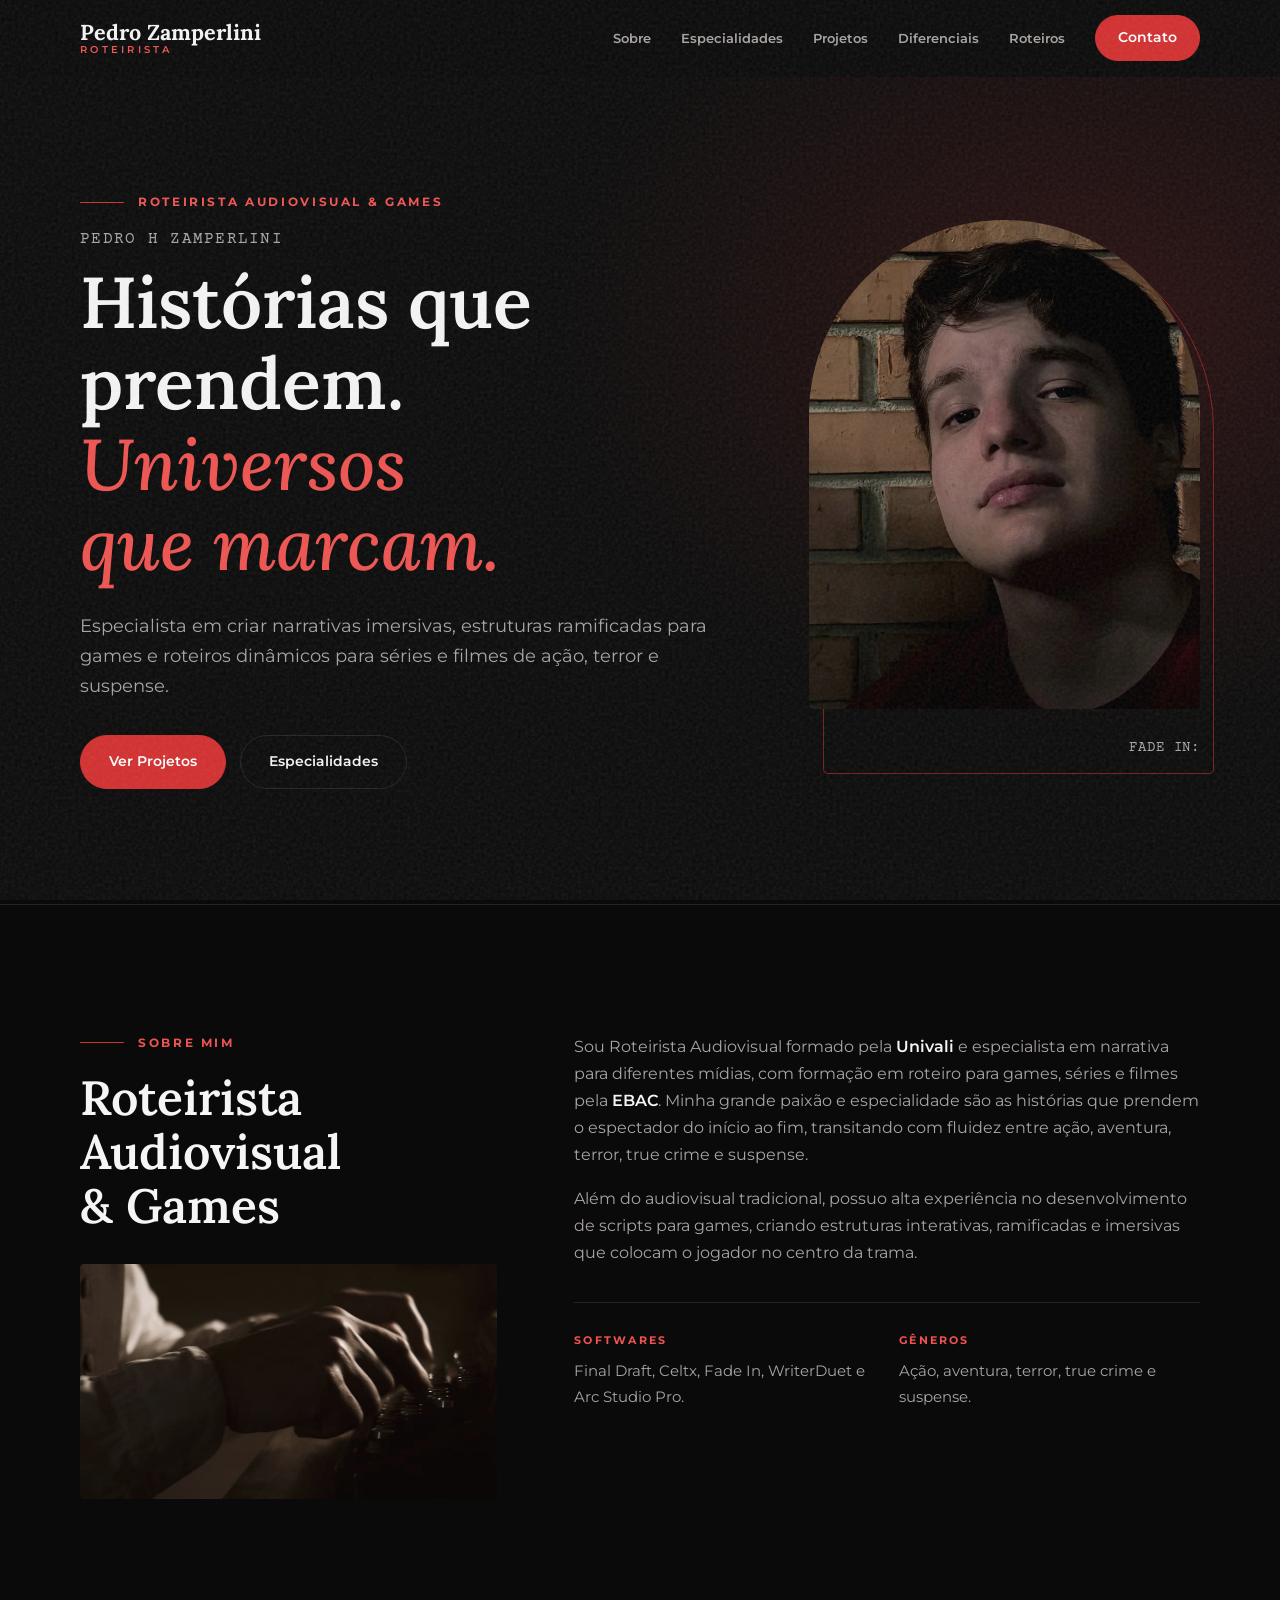
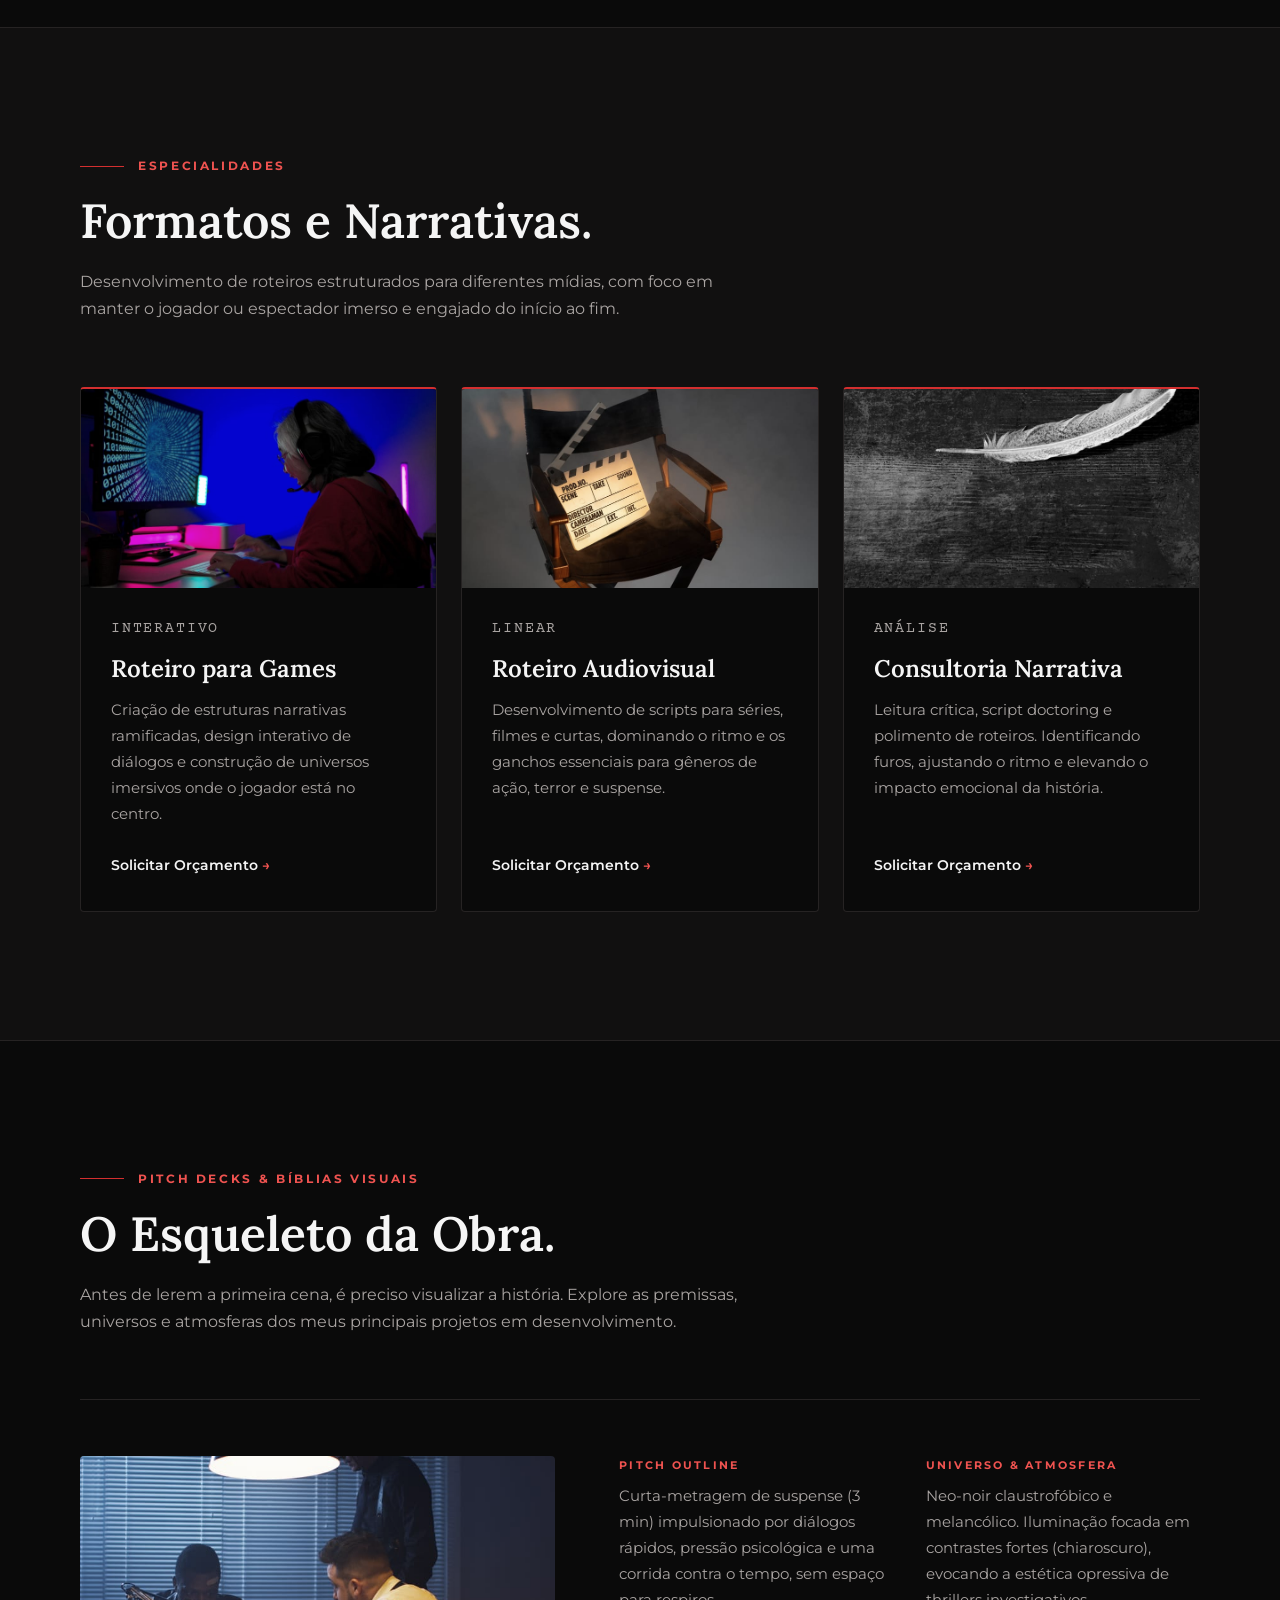
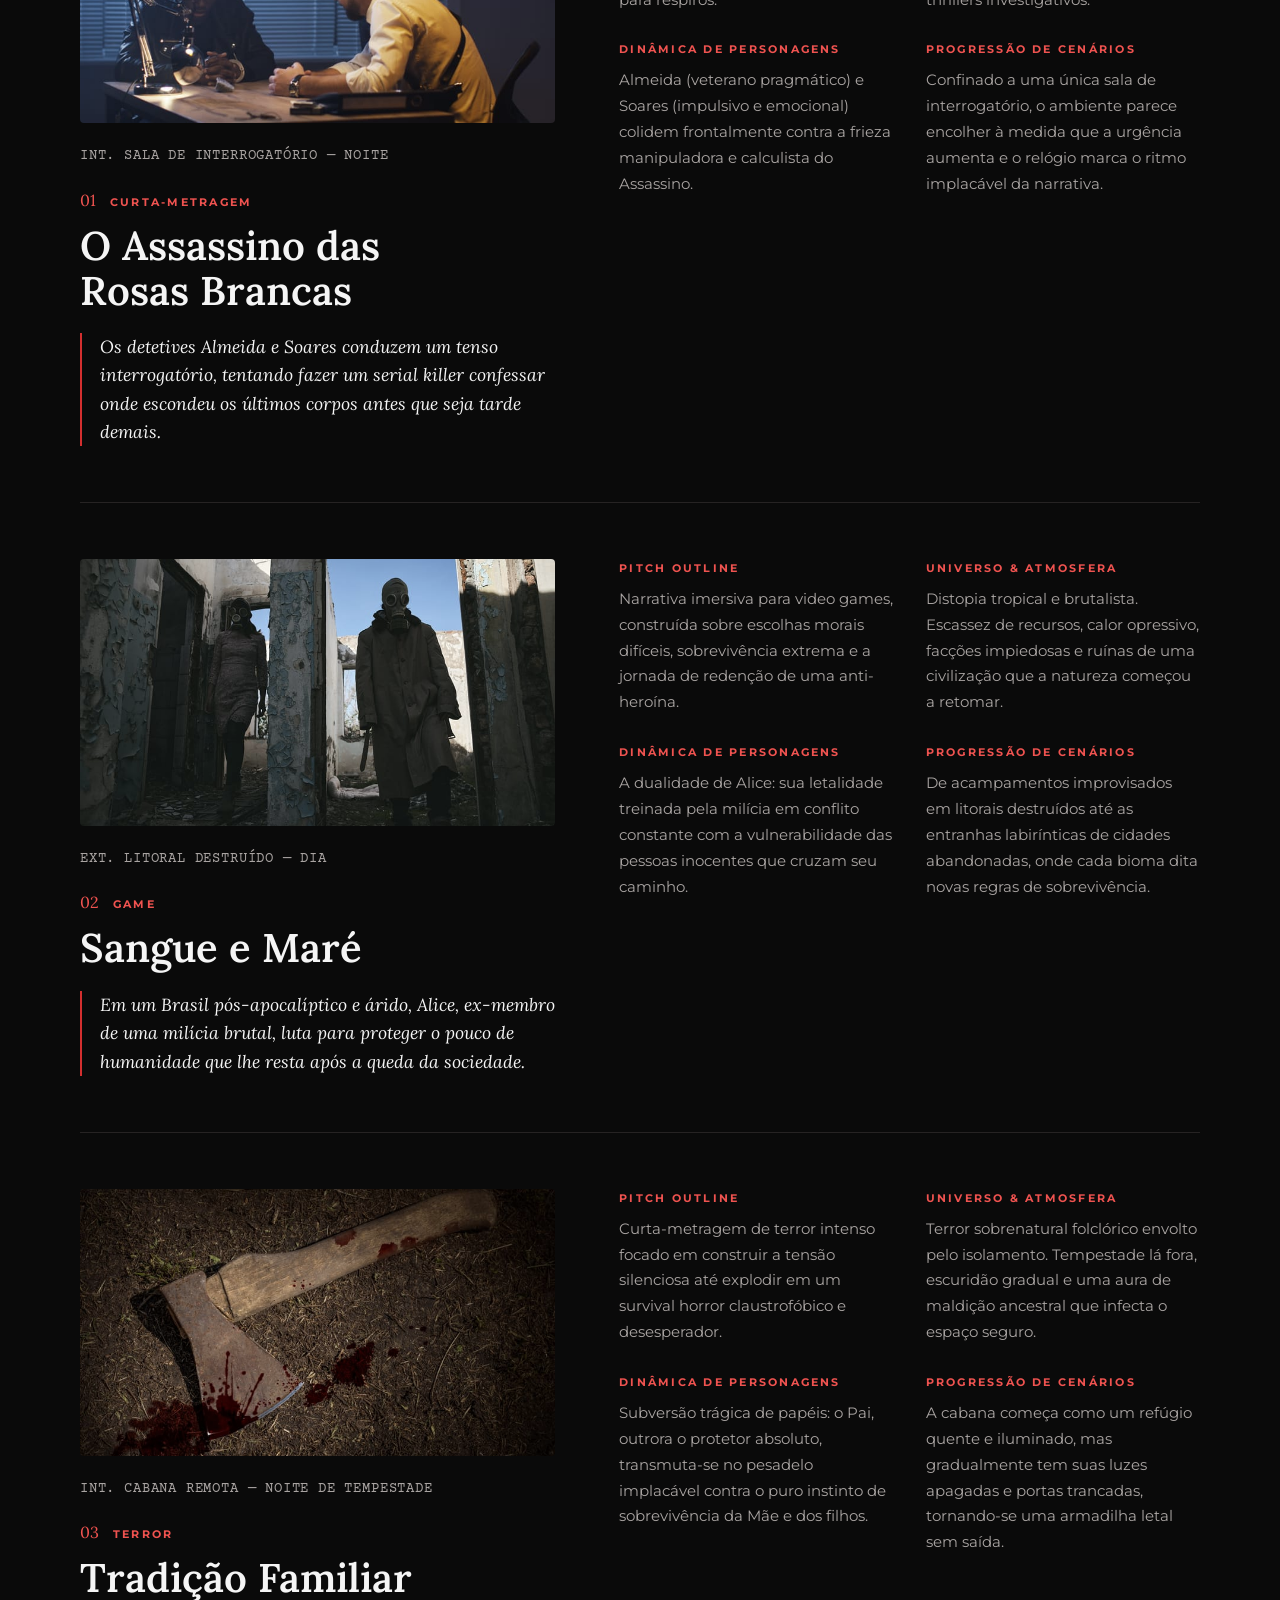
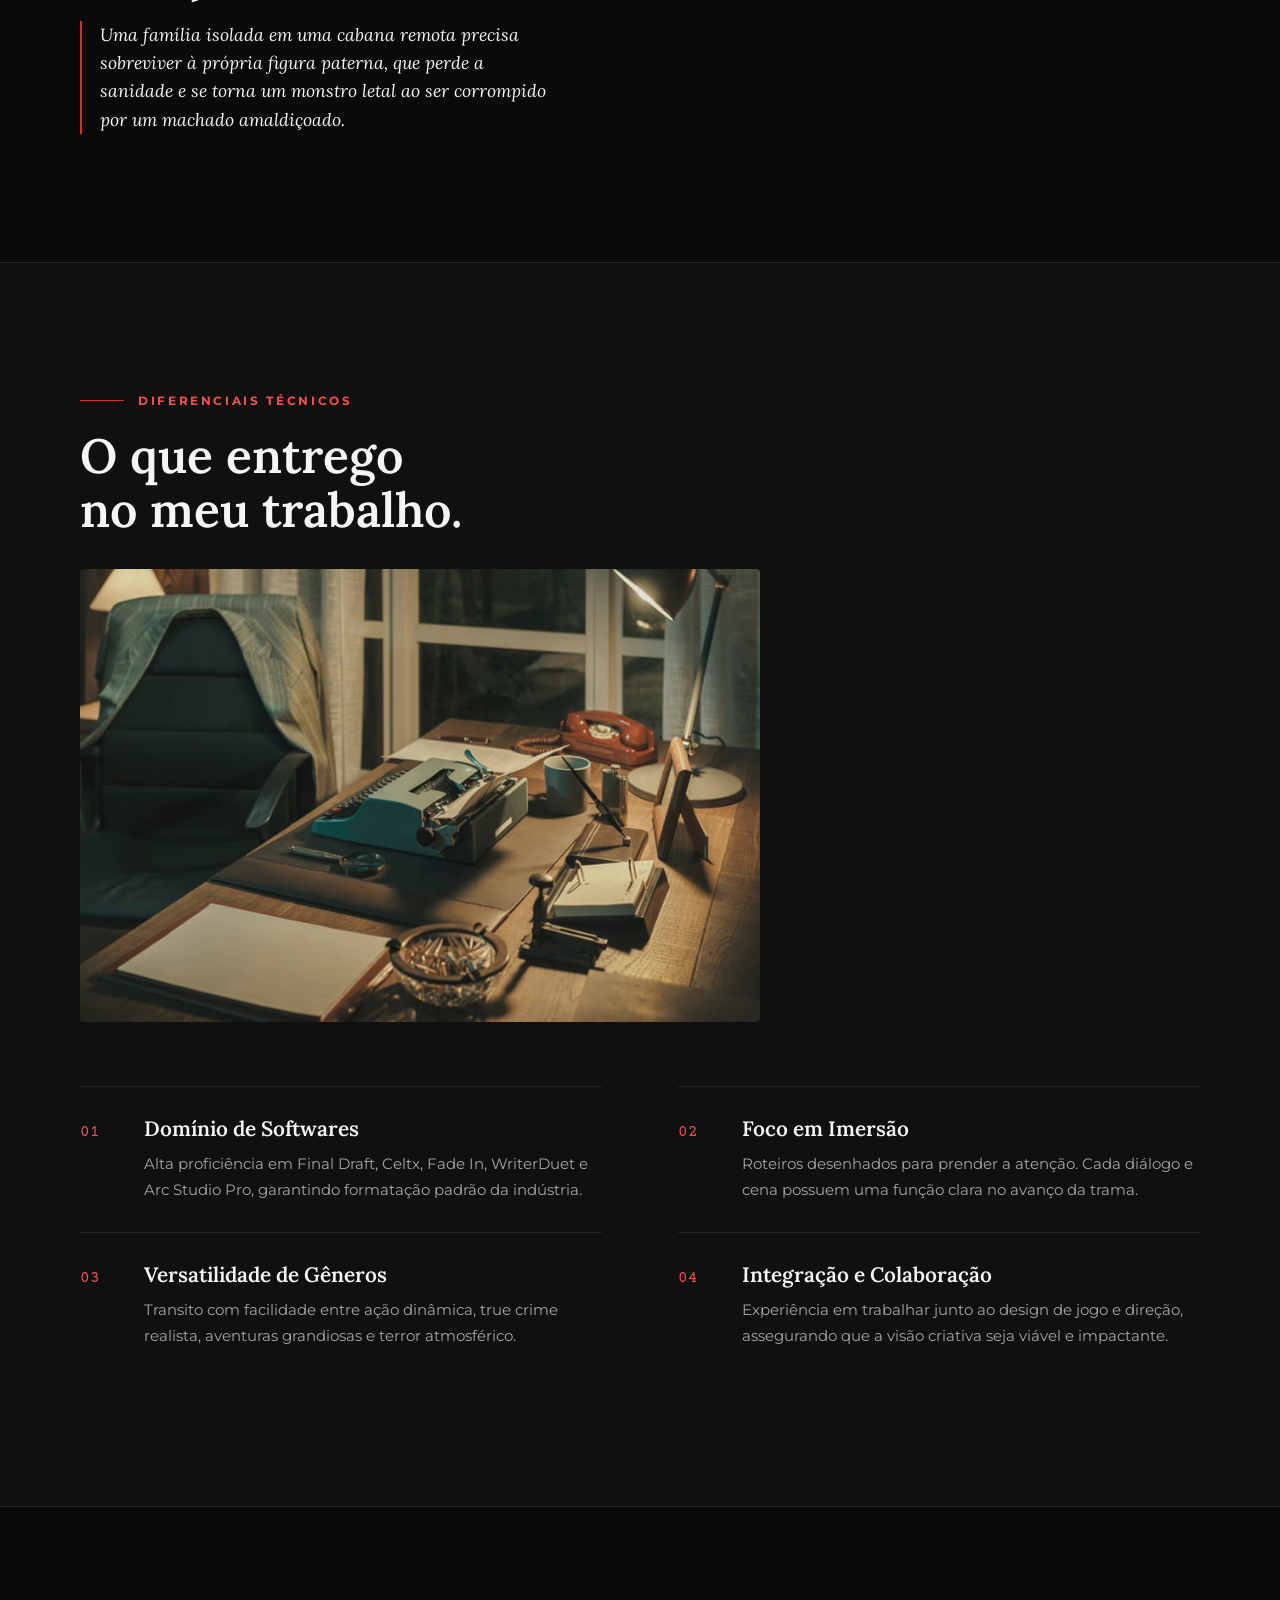
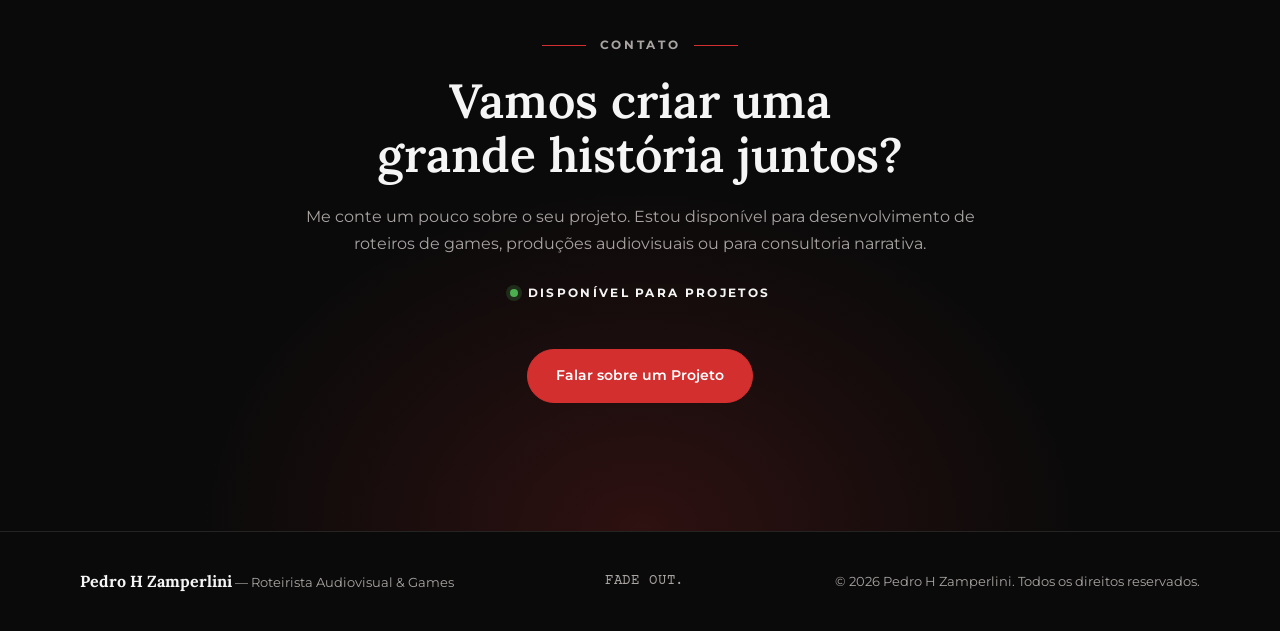
==== index.html @ 30fed6fb "Portfólio de Pedro H Zamperlini Site estático com página de roteiros, cursor personalizado e SEO bás" ====
<!DOCTYPE html>
<html lang="pt-BR">
<head>
  <meta charset="utf-8">
  <meta name="viewport" content="width=device-width, initial-scale=1">

  <title>Pedro H Zamperlini — Roteirista Audiovisual &amp; Games</title>
  <meta name="description" content="Portfólio de Pedro H Zamperlini, roteirista audiovisual e de games. Narrativas imersivas de ação, terror e suspense para séries, filmes e jogos.">
  <meta name="author" content="Pedro H Zamperlini">
  <link rel="canonical" href="https://jpzamps.github.io/">

  <meta property="og:type" content="profile">
  <meta property="og:locale" content="pt_BR">
  <meta property="og:site_name" content="Pedro H Zamperlini">
  <meta property="og:title" content="Pedro H Zamperlini — Roteirista Audiovisual &amp; Games">
  <meta property="og:description" content="Narrativas imersivas de ação, terror e suspense para séries, filmes e jogos.">
  <meta property="og:url" content="https://jpzamps.github.io/">
  <meta property="og:image" content="https://jpzamps.github.io/assets/pedro.png">
  <meta property="profile:first_name" content="Pedro">
  <meta property="profile:last_name" content="Zamperlini">
  <meta name="twitter:card" content="summary_large_image">

  <meta name="theme-color" content="#0a0a0a">
  <link rel="icon" href="favicon.svg" type="image/svg+xml">

  <link rel="preconnect" href="https://fonts.googleapis.com">
  <link rel="preconnect" href="https://fonts.gstatic.com" crossorigin>
  <link href="https://fonts.googleapis.com/css2?family=Courier+Prime:wght@400;700&family=Lora:ital,wght@0,500;0,600;0,700;1,500&family=Montserrat:wght@400;500;600;700&display=swap" rel="stylesheet">
  <link rel="stylesheet" href="styles.css">

  <!-- Dados estruturados: é isto que ajuda o Google a ligar o site ao nome -->
  <script type="application/ld+json">
  {
    "@context": "https://schema.org",
    "@type": "ProfilePage",
    "mainEntity": {
      "@type": "Person",
      "@id": "https://jpzamps.github.io/#pedro",
      "name": "Pedro H Zamperlini",
      "alternateName": ["Pedro Zamperlini", "Pedro Henrique Zamperlini"],
      "givenName": "Pedro",
      "familyName": "Zamperlini",
      "jobTitle": "Roteirista Audiovisual e de Games",
      "description": "Roteirista audiovisual formado pela Univali, com formação em roteiro para games, séries e filmes pela EBAC.",
      "url": "https://jpzamps.github.io/",
      "image": "https://jpzamps.github.io/assets/pedro.png",
      "nationality": "BR",
      "knowsLanguage": "pt-BR",
      "knowsAbout": ["Roteiro", "Roteiro para games", "Narrativa interativa", "Script doctoring", "Terror", "Suspense", "True crime"],
      "alumniOf": [
        { "@type": "CollegeOrUniversity", "name": "Universidade do Vale do Itajaí (Univali)" },
        { "@type": "EducationalOrganization", "name": "EBAC — Escola Britânica de Artes Criativas e Tecnologia" }
      ],
      "sameAs": []
    }
  }
  </script>
</head>
<body>
  <a class="skip" href="#conteudo">Pular para o conteúdo</a>

  <header class="topo" id="topo">
    <div class="wrap topo__in">
      <a class="marca" href="#top" aria-label="Pedro Zamperlini — início">
        <span class="marca__nome">Pedro Zamperlini</span>
        <span class="marca__cargo">Roteirista</span>
      </a>
      <button class="menu-btn" aria-expanded="false" aria-controls="nav" aria-label="Abrir menu">
        <span></span><span></span>
      </button>
      <nav class="nav" id="nav" aria-label="Principal">
        <a href="#sobre">Sobre</a>
        <a href="#especialidades">Especialidades</a>
        <a href="#projetos">Projetos</a>
        <a href="#diferenciais">Diferenciais</a>
        <a href="roteiros.html">Roteiros</a>
        <a class="btn btn--cheio btn--p" href="#contato">Contato</a>
      </nav>
    </div>
  </header>

  <main id="conteudo">
    <!-- HERO -->
    <section class="hero" id="top">
      <div class="wrap hero__grid">
        <div>
          <p class="olho">Roteirista Audiovisual &amp; Games</p>
          <h1><span class="h1__nome">Pedro H Zamperlini</span>Histórias que prendem. <em>Universos que marcam.</em></h1>
          <p class="lead">Especialista em criar narrativas imersivas, estruturas ramificadas para games e roteiros dinâmicos para séries e filmes de ação, terror e suspense.</p>
          <div class="acoes">
            <a class="btn btn--cheio" href="#projetos">Ver Projetos</a>
            <a class="btn" href="#especialidades">Especialidades</a>
          </div>
        </div>
        <figure class="retrato">
          <img src="assets/pedro.png" alt="Retrato de Pedro H Zamperlini" width="478" height="478" onerror="this.closest('.retrato').classList.add('retrato--vazio')">
          <figcaption class="slug">FADE IN:</figcaption>
        </figure>
      </div>
    </section>

    <!-- SOBRE -->
    <section class="secao" id="sobre">
      <div class="wrap sobre">
        <div class="rev">
          <p class="olho">Sobre mim</p>
          <h2>Roteirista Audiovisual &amp; Games</h2>
          <img class="foto" src="assets/sobre.jpg" alt="Roteirista trabalhando no computador" width="800" height="450" loading="lazy">
        </div>
        <div class="sobre__txt rev">
          <p>Sou Roteirista Audiovisual formado pela <strong>Univali</strong> e especialista em narrativa para diferentes mídias, com formação em roteiro para games, séries e filmes pela <strong>EBAC</strong>. Minha grande paixão e especialidade são as histórias que prendem o espectador do início ao fim, transitando com fluidez entre ação, aventura, terror, true crime e suspense.</p>
          <p>Além do audiovisual tradicional, possuo alta experiência no desenvolvimento de scripts para games, criando estruturas interativas, ramificadas e imersivas que colocam o jogador no centro da trama.</p>
          <dl class="ficha">
            <div>
              <dt>Softwares</dt>
              <dd>Final Draft, Celtx, Fade In, WriterDuet e Arc Studio Pro.</dd>
            </div>
            <div>
              <dt>Gêneros</dt>
              <dd>Ação, aventura, terror, true crime e suspense.</dd>
            </div>
          </dl>
        </div>
      </div>
    </section>

    <!-- ESPECIALIDADES -->
    <section class="secao secao--alt" id="especialidades">
      <div class="wrap">
        <div class="cab rev">
          <p class="olho">Especialidades</p>
          <h2>Formatos e Narrativas.</h2>
          <p>Desenvolvimento de roteiros estruturados para diferentes mídias, com foco em manter o jogador ou espectador imerso e engajado do início ao fim.</p>
        </div>
        <div class="cards">
          <article class="card rev">
            <img class="card__img" src="assets/games.jpg" alt="" width="800" height="450" loading="lazy">
            <p class="card__tag">Interativo</p>
            <h3>Roteiro para Games</h3>
            <p>Criação de estruturas narrativas ramificadas, design interativo de diálogos e construção de universos imersivos onde o jogador está no centro.</p>
            <a class="seta" href="#contato">Solicitar Orçamento</a>
          </article>
          <article class="card rev">
            <img class="card__img" src="assets/audiovisual.jpg" alt="" width="800" height="533" loading="lazy">
            <p class="card__tag">Linear</p>
            <h3>Roteiro Audiovisual</h3>
            <p>Desenvolvimento de scripts para séries, filmes e curtas, dominando o ritmo e os ganchos essenciais para gêneros de ação, terror e suspense.</p>
            <a class="seta" href="#contato">Solicitar Orçamento</a>
          </article>
          <article class="card rev">
            <img class="card__img" src="assets/consultoria.jpg" alt="" width="800" height="534" loading="lazy">
            <p class="card__tag">Análise</p>
            <h3>Consultoria Narrativa</h3>
            <p>Leitura crítica, script doctoring e polimento de roteiros. Identificando furos, ajustando o ritmo e elevando o impacto emocional da história.</p>
            <a class="seta" href="#contato">Solicitar Orçamento</a>
          </article>
        </div>
      </div>
    </section>

    <!-- PROJETOS -->
    <section class="secao" id="projetos">
      <div class="wrap">
        <div class="cab rev">
          <p class="olho">Pitch Decks &amp; Bíblias Visuais</p>
          <h2>O Esqueleto da Obra.</h2>
          <p>Antes de lerem a primeira cena, é preciso visualizar a história. Explore as premissas, universos e atmosferas dos meus principais projetos em desenvolvimento.</p>
        </div>

        <article class="projeto rev">
          <header class="projeto__cab">
            <img class="projeto__img" src="assets/rosas-brancas.jpg" alt="Cena de interrogatório de O Assassino das Rosas Brancas" width="800" height="422" loading="lazy">
            <p class="slug">INT. SALA DE INTERROGATÓRIO — NOITE</p>
            <p class="projeto__num">01 <span>Curta-metragem</span></p>
            <h3>O Assassino das Rosas Brancas</h3>
            <p class="logline">Os detetives Almeida e Soares conduzem um tenso interrogatório, tentando fazer um serial killer confessar onde escondeu os últimos corpos antes que seja tarde demais.</p>
          </header>
          <dl class="biblia">
            <div><dt>Pitch Outline</dt><dd>Curta-metragem de suspense (3 min) impulsionado por diálogos rápidos, pressão psicológica e uma corrida contra o tempo, sem espaço para respiros.</dd></div>
            <div><dt>Universo &amp; Atmosfera</dt><dd>Neo-noir claustrofóbico e melancólico. Iluminação focada em contrastes fortes (chiaroscuro), evocando a estética opressiva de thrillers investigativos.</dd></div>
            <div><dt>Dinâmica de Personagens</dt><dd>Almeida (veterano pragmático) e Soares (impulsivo e emocional) colidem frontalmente contra a frieza manipuladora e calculista do Assassino.</dd></div>
            <div><dt>Progressão de Cenários</dt><dd>Confinado a uma única sala de interrogatório, o ambiente parece encolher à medida que a urgência aumenta e o relógio marca o ritmo implacável da narrativa.</dd></div>
          </dl>
        </article>

        <article class="projeto rev">
          <header class="projeto__cab">
            <img class="projeto__img" src="assets/sangue-e-mare.jpg" alt="Arte conceitual de Sangue e Maré" width="800" height="533" loading="lazy">
            <p class="slug">EXT. LITORAL DESTRUÍDO — DIA</p>
            <p class="projeto__num">02 <span>Game</span></p>
            <h3>Sangue e Maré</h3>
            <p class="logline">Em um Brasil pós-apocalíptico e árido, Alice, ex-membro de uma milícia brutal, luta para proteger o pouco de humanidade que lhe resta após a queda da sociedade.</p>
          </header>
          <dl class="biblia">
            <div><dt>Pitch Outline</dt><dd>Narrativa imersiva para video games, construída sobre escolhas morais difíceis, sobrevivência extrema e a jornada de redenção de uma anti-heroína.</dd></div>
            <div><dt>Universo &amp; Atmosfera</dt><dd>Distopia tropical e brutalista. Escassez de recursos, calor opressivo, facções impiedosas e ruínas de uma civilização que a natureza começou a retomar.</dd></div>
            <div><dt>Dinâmica de Personagens</dt><dd>A dualidade de Alice: sua letalidade treinada pela milícia em conflito constante com a vulnerabilidade das pessoas inocentes que cruzam seu caminho.</dd></div>
            <div><dt>Progressão de Cenários</dt><dd>De acampamentos improvisados em litorais destruídos até as entranhas labirínticas de cidades abandonadas, onde cada bioma dita novas regras de sobrevivência.</dd></div>
          </dl>
        </article>

        <article class="projeto rev">
          <header class="projeto__cab">
            <img class="projeto__img" src="assets/tradicao-familiar.jpg" alt="Arte conceitual de Tradição Familiar" width="800" height="533" loading="lazy">
            <p class="slug">INT. CABANA REMOTA — NOITE DE TEMPESTADE</p>
            <p class="projeto__num">03 <span>Terror</span></p>
            <h3>Tradição Familiar</h3>
            <p class="logline">Uma família isolada em uma cabana remota precisa sobreviver à própria figura paterna, que perde a sanidade e se torna um monstro letal ao ser corrompido por um machado amaldiçoado.</p>
          </header>
          <dl class="biblia">
            <div><dt>Pitch Outline</dt><dd>Curta-metragem de terror intenso focado em construir a tensão silenciosa até explodir em um survival horror claustrofóbico e desesperador.</dd></div>
            <div><dt>Universo &amp; Atmosfera</dt><dd>Terror sobrenatural folclórico envolto pelo isolamento. Tempestade lá fora, escuridão gradual e uma aura de maldição ancestral que infecta o espaço seguro.</dd></div>
            <div><dt>Dinâmica de Personagens</dt><dd>Subversão trágica de papéis: o Pai, outrora o protetor absoluto, transmuta-se no pesadelo implacável contra o puro instinto de sobrevivência da Mãe e dos filhos.</dd></div>
            <div><dt>Progressão de Cenários</dt><dd>A cabana começa como um refúgio quente e iluminado, mas gradualmente tem suas luzes apagadas e portas trancadas, tornando-se uma armadilha letal sem saída.</dd></div>
          </dl>
        </article>
      </div>
    </section>

    <!-- DIFERENCIAIS -->
    <section class="secao secao--alt" id="diferenciais">
      <div class="wrap">
        <div class="cab rev">
          <p class="olho">Diferenciais Técnicos</p>
          <h2>O que entrego no meu trabalho.</h2>
          <img class="foto" src="assets/setup.jpg" alt="Setup de escrita" width="800" height="534" loading="lazy">
        </div>
        <ol class="lista">
          <li class="rev"><h3>Domínio de Softwares</h3><p>Alta proficiência em Final Draft, Celtx, Fade In, WriterDuet e Arc Studio Pro, garantindo formatação padrão da indústria.</p></li>
          <li class="rev"><h3>Foco em Imersão</h3><p>Roteiros desenhados para prender a atenção. Cada diálogo e cena possuem uma função clara no avanço da trama.</p></li>
          <li class="rev"><h3>Versatilidade de Gêneros</h3><p>Transito com facilidade entre ação dinâmica, true crime realista, aventuras grandiosas e terror atmosférico.</p></li>
          <li class="rev"><h3>Integração e Colaboração</h3><p>Experiência em trabalhar junto ao design de jogo e direção, assegurando que a visão criativa seja viável e impactante.</p></li>
        </ol>
      </div>
    </section>

    <!-- CONTATO -->
    <section class="secao contato" id="contato">
      <div class="wrap contato__in rev">
        <p class="olho">Contato</p>
        <h2>Vamos criar uma grande história juntos?</h2>
        <p>Me conte um pouco sobre o seu projeto. Estou disponível para desenvolvimento de roteiros de games, produções audiovisuais ou para consultoria narrativa.</p>
        <p class="status"><span class="status__luz"></span>Disponível para projetos</p>
        <!-- TODO: trocar pelo contato real (e-mail, WhatsApp, LinkedIn) -->
        <div class="acoes acoes--centro">
          <a class="btn btn--cheio" href="mailto:SEU-EMAIL-AQUI?subject=Projeto%20de%20roteiro">Falar sobre um Projeto</a>
        </div>
      </div>
    </section>
  </main>

  <footer class="rodape">
    <div class="wrap rodape__in">
      <p><strong>Pedro H Zamperlini</strong> — Roteirista Audiovisual &amp; Games</p>
      <p class="slug">FADE OUT.</p>
      <p>&copy; <span id="ano">2026</span> Pedro H Zamperlini. Todos os direitos reservados.</p>
    </div>
  </footer>

  <script src="script.js" defer></script>
</body>
</html>
---- styles.css ----
:root {
  --fundo: #0a0a0a;
  --fundo-alt: #111010;
  --linha: #262323;
  --texto: #f5f5f5;
  --suave: #a9a4a2;
  --vermelho: #d32f2f;
  --vermelho-claro: #ef5350;
  --serif: "Lora", Georgia, serif;
  --sans: "Montserrat", system-ui, sans-serif;
  --mono: "Courier Prime", "Courier New", monospace;
}

*, *::before, *::after { box-sizing: border-box; }
html { scroll-behavior: smooth; scroll-padding-top: 84px; }
body {
  margin: 0;
  background: var(--fundo);
  color: var(--texto);
  font: 400 16px/1.7 var(--sans);
  -webkit-font-smoothing: antialiased;
}
/* grão de película */
body::before {
  content: "";
  position: fixed; inset: 0; z-index: 100; pointer-events: none; opacity: .5;
  background-image: url("data:image/svg+xml,%3Csvg xmlns='http://www.w3.org/2000/svg' viewBox='0 0 200 200'%3E%3Cfilter id='a'%3E%3CfeTurbulence type='fractalNoise' baseFrequency='1.34' numOctaves='4' stitchTiles='stitch'/%3E%3C/filter%3E%3Crect width='200' height='200' filter='url(%23a)' opacity='0.2'/%3E%3C/svg%3E");
}
img { max-width: 100%; height: auto; display: block; }
a { color: inherit; }
p { margin: 0 0 1em; }
h1, h2, h3 { font-family: var(--serif); font-weight: 600; line-height: 1.12; margin: 0; text-wrap: balance; }
h2 { font-size: clamp(2rem, 4.6vw, 3rem); }
h3 { font-size: 1.5rem; }
:focus-visible { outline: 2px solid var(--vermelho-claro); outline-offset: 3px; }

.wrap { width: min(1120px, 100% - 40px); margin-inline: auto; }
.skip { position: absolute; left: -999px; }
.skip:focus { left: 16px; top: 16px; z-index: 200; background: var(--vermelho); padding: 8px 14px; }

.olho {
  display: flex; align-items: center; gap: 14px;
  margin: 0 0 18px;
  font-size: .75rem; font-weight: 700; letter-spacing: .22em; text-transform: uppercase;
  color: var(--vermelho-claro);
}
.olho::before { content: ""; width: 44px; height: 1px; background: var(--vermelho); }
.slug { font-family: var(--mono); font-size: .85rem; letter-spacing: .06em; text-transform: uppercase; color: var(--suave); margin: 0; }

.btn {
  display: inline-block;
  padding: 14px 28px;
  border: 1px solid var(--linha); border-radius: 999px;
  font-size: .875rem; font-weight: 600; text-decoration: none;
  transition: background .2s, border-color .2s, transform .2s;
}
.btn:hover { border-color: var(--texto); transform: translateY(-2px); }
.btn--cheio { background: var(--vermelho); border-color: var(--vermelho); color: #fff; }
.btn--cheio:hover { background: #b71c1c; border-color: #b71c1c; }
.btn--p { padding: 10px 22px; }
.acoes { display: flex; flex-wrap: wrap; gap: 14px; margin-top: 34px; }
.acoes--centro { justify-content: center; }

/* topo */
.topo {
  position: sticky; top: 0; z-index: 50;
  background: rgba(10, 10, 10, .82); backdrop-filter: blur(12px);
  border-bottom: 1px solid transparent; transition: border-color .3s;
}
.topo.rolou { border-color: var(--linha); }
.topo__in { display: flex; align-items: center; justify-content: space-between; height: 76px; }
.marca { text-decoration: none; line-height: 1.1; }
.marca__nome { display: block; font-family: var(--serif); font-size: 1.35rem; font-weight: 700; }
.marca__cargo { display: block; font-size: .6rem; font-weight: 600; letter-spacing: .34em; text-transform: uppercase; color: var(--vermelho-claro); }
.nav { display: flex; align-items: center; gap: 30px; }
.nav a:not(.btn) { font-size: .82rem; font-weight: 600; text-decoration: none; color: var(--suave); transition: color .2s; }
.nav a:not(.btn):hover { color: var(--texto); }
.menu-btn { display: none; width: 44px; height: 44px; background: none; border: 0; cursor: pointer; padding: 12px 10px; }
.menu-btn span { display: block; height: 2px; background: var(--texto); margin: 6px 0; transition: transform .25s; }
.menu-btn[aria-expanded="true"] span:first-child { transform: translateY(4px) rotate(45deg); }
.menu-btn[aria-expanded="true"] span:last-child { transform: translateY(-4px) rotate(-45deg); }

/* hero */
.hero {
  padding: clamp(56px, 9vw, 120px) 0 clamp(64px, 9vw, 120px);
  background: radial-gradient(60% 70% at 85% 30%, rgba(211, 47, 47, .16), transparent 70%);
}
.hero__grid { display: grid; grid-template-columns: 1.25fr .75fr; gap: clamp(32px, 6vw, 80px); align-items: center; }
.hero__grid:has(.retrato--vazio) { grid-template-columns: 1fr; }
h1 { font-size: clamp(2.5rem, 6.4vw, 4.5rem); }
h1 em { display: block; font-style: italic; font-weight: 500; color: var(--vermelho-claro); }
.h1__nome {
  display: block; margin-bottom: 14px;
  font-family: var(--mono); font-size: 1rem; font-weight: 400; letter-spacing: .08em; text-transform: uppercase; color: var(--suave);
}
.lead { max-width: 54ch; margin: 26px 0 0; font-size: 1.1rem; color: var(--suave); }
.retrato { margin: 0; position: relative; }
.retrato img { width: 100%; aspect-ratio: 4 / 5; object-fit: cover; border-radius: 240px 240px 6px 6px; filter: saturate(.85) contrast(1.05); }
.retrato::after { content: ""; position: absolute; inset: 14px -14px -14px 14px; z-index: -1; border: 1px solid var(--vermelho); border-radius: 240px 240px 6px 6px; opacity: .55; }
.retrato .slug { margin-top: 28px; text-align: right; }
.retrato--vazio { display: none; }

/* seções */
.secao { padding: clamp(72px, 10vw, 128px) 0; border-top: 1px solid var(--linha); }
.secao--alt { background: var(--fundo-alt); }
.cab { max-width: 680px; margin-bottom: clamp(40px, 6vw, 64px); }
.cab > p:last-child { margin: 20px 0 0; color: var(--suave); }

.sobre { display: grid; grid-template-columns: .8fr 1.2fr; gap: clamp(32px, 6vw, 80px); }
.sobre__txt p { color: var(--suave); }
.sobre__txt strong { color: var(--texto); font-weight: 600; }
.ficha { display: grid; grid-template-columns: 1fr 1fr; gap: 24px; margin: 36px 0 0; padding-top: 28px; border-top: 1px solid var(--linha); }
.ficha dt, .biblia dt { font-size: .7rem; font-weight: 700; letter-spacing: .2em; text-transform: uppercase; color: var(--vermelho-claro); margin-bottom: 8px; }
.ficha dd, .biblia dd { margin: 0; font-size: .95rem; color: var(--suave); }

.cards { display: grid; grid-template-columns: repeat(3, 1fr); gap: 24px; }
.card {
  display: flex; flex-direction: column;
  padding: 34px 30px; background: var(--fundo); border: 1px solid var(--linha); border-top: 2px solid var(--vermelho); border-radius: 4px;
  transition: transform .25s, border-color .25s;
}
.card:hover { transform: translateY(-4px); border-color: #3a3535; border-top-color: var(--vermelho-claro); }
.card__tag { font-family: var(--mono); font-size: .8rem; letter-spacing: .12em; text-transform: uppercase; color: var(--suave); margin-bottom: 14px; }
.card h3 { margin-bottom: 14px; }
.card p { color: var(--suave); font-size: .95rem; }
.seta { margin-top: auto; padding-top: 12px; font-size: .85rem; font-weight: 600; text-decoration: none; color: var(--texto); }
.seta::after { content: " →"; color: var(--vermelho-claro); transition: margin .2s; }
.seta:hover::after { margin-left: 6px; }

/* projetos — cada um é uma "página de roteiro" */
.projeto { display: grid; grid-template-columns: .9fr 1.1fr; gap: clamp(28px, 5vw, 72px); padding: clamp(36px, 5vw, 56px) 0; border-top: 1px solid var(--linha); }
.projeto:last-child { padding-bottom: 0; }
.projeto__num { margin: 18px 0 10px; font-family: var(--serif); font-size: 1rem; color: var(--vermelho-claro); }
.projeto__num span { margin-left: 10px; font-family: var(--sans); font-size: .7rem; font-weight: 700; letter-spacing: .2em; text-transform: uppercase; }
.projeto h3 { font-size: clamp(1.75rem, 3.4vw, 2.5rem); }
.logline { margin: 20px 0 0; padding-left: 18px; border-left: 2px solid var(--vermelho); font-family: var(--serif); font-style: italic; font-size: 1.1rem; line-height: 1.6; }
.biblia { display: grid; grid-template-columns: 1fr 1fr; gap: 28px 32px; margin: 0; align-content: start; }

.lista { list-style: none; margin: 0; padding: 0; display: grid; grid-template-columns: 1fr 1fr; gap: 0 clamp(32px, 6vw, 80px); counter-reset: n; }
.lista li { counter-increment: n; position: relative; padding: 30px 0 30px 64px; border-top: 1px solid var(--linha); }
.lista li::before { content: counter(n, decimal-leading-zero); position: absolute; left: 0; top: 32px; font-family: var(--mono); color: var(--vermelho-claro); }
.lista h3 { font-size: 1.3rem; margin-bottom: 10px; }
.lista p { margin: 0; color: var(--suave); font-size: .95rem; }

.contato { text-align: center; background: radial-gradient(50% 80% at 50% 100%, rgba(211, 47, 47, .18), transparent 70%); }
.contato__in { max-width: 720px; }
.contato .olho { justify-content: center; }
.contato .olho::after { content: ""; width: 44px; height: 1px; background: var(--vermelho); }
.contato h2 { margin-bottom: 22px; }
.contato p { color: var(--suave); }
.status { display: inline-flex; align-items: center; gap: 10px; margin-top: 10px; font-size: .72rem; font-weight: 700; letter-spacing: .2em; text-transform: uppercase; color: var(--texto) !important; }
.status__luz { width: 8px; height: 8px; border-radius: 50%; background: #4caf50; box-shadow: 0 0 0 4px rgba(76, 175, 80, .2); }

.rodape { border-top: 1px solid var(--linha); padding: 36px 0; font-size: .82rem; color: var(--suave); }
.rodape__in { display: flex; flex-wrap: wrap; align-items: center; justify-content: space-between; gap: 12px 32px; }
.rodape p { margin: 0; }
.rodape strong { color: var(--texto); font-family: var(--serif); font-size: 1rem; }

/* entrada suave ao rolar (só com JS ativo) */
.js .rev { opacity: 0; transform: translateY(22px); transition: opacity .7s ease, transform .7s ease; }
.js .rev.visivel { opacity: 1; transform: none; }

@media (max-width: 860px) {
  .menu-btn { display: block; }
  .nav {
    position: absolute; top: 76px; left: 0; right: 0;
    flex-direction: column; align-items: stretch; gap: 0;
    padding: 8px 20px 24px; background: var(--fundo); border-bottom: 1px solid var(--linha);
    display: none;
  }
  .nav.aberto { display: flex; }
  .nav a:not(.btn) { padding: 14px 0; font-size: 1rem; border-bottom: 1px solid var(--linha); }
  .nav .btn { margin-top: 18px; text-align: center; }
  .hero__grid, .sobre, .projeto { grid-template-columns: 1fr; }
  .retrato { max-width: 320px; }
  .cards, .lista { grid-template-columns: 1fr; }
}
@media (max-width: 520px) {
  .ficha, .biblia { grid-template-columns: 1fr; }
  .lista li { padding-left: 48px; }
}
@media (prefers-reduced-motion: reduce) {
  html { scroll-behavior: auto; }
  .js .rev { opacity: 1; transform: none; transition: none; }
  .btn, .card { transition: none; }
}

/* imagens */
.foto { width: 100%; margin-top: 32px; border-radius: 4px; filter: saturate(.8); }
.card { overflow: hidden; }
.card__img { width: calc(100% + 60px); max-width: none; margin: -34px -30px 28px; aspect-ratio: 16 / 9; object-fit: cover; filter: saturate(.8); }
.projeto__img { width: 100%; aspect-ratio: 16 / 9; object-fit: cover; margin-bottom: 22px; border-radius: 4px; filter: saturate(.85); }
.nav a[aria-current="page"] { color: var(--texto) !important; }

/* página de roteiros */
.hero--curto { padding-bottom: clamp(40px, 6vw, 72px); }
.roteiros { list-style: none; margin: 0; padding: 0; }
.roteiro { display: grid; grid-template-columns: 220px 1fr; gap: clamp(28px, 5vw, 64px); align-items: center; padding: clamp(36px, 5vw, 56px) 0; border-top: 1px solid var(--linha); }
.roteiro:first-child { border-top: 0; padding-top: 0; }
.capa {
  aspect-ratio: 8.5 / 11; padding: 34% 14px 0;
  background: #f3efe6; color: #1a1717; border-radius: 2px;
  font-family: var(--mono); font-size: .68rem; line-height: 1.5; text-align: center;
  box-shadow: 6px 6px 0 #1c1a1a, 7px 7px 0 var(--linha), 0 24px 40px -18px rgba(0, 0, 0, .9);
  transition: transform .3s;
}
.roteiro:hover .capa { transform: translateY(-6px) rotate(-1.5deg); }
.capa p { margin: 0; }
.capa__titulo { font-weight: 700; text-decoration: underline; margin-bottom: 1.5em !important; }
.roteiro h2 { font-size: clamp(1.6rem, 3.2vw, 2.25rem); margin-top: 10px; }
.dados { display: flex; flex-wrap: wrap; gap: 14px 40px; margin: 26px 0; }
.dados dt { font-size: .68rem; font-weight: 700; letter-spacing: .2em; text-transform: uppercase; color: var(--vermelho-claro); }
.dados dd { margin: 4px 0 0; font-family: var(--mono); color: var(--texto); }
.btn--off { color: var(--suave); border-style: dashed; cursor: not-allowed; }
.btn--off:hover { transform: none; border-color: var(--linha); }
.aviso { max-width: 70ch; margin: clamp(40px, 6vw, 64px) 0 0; padding-top: 24px; border-top: 1px solid var(--linha); font-size: .82rem; color: var(--suave); }

/* cursor personalizado (só com mouse; ativado pelo script.js) */
.cursor-on, .cursor-on * { cursor: none !important; }
#c1, #c2 { position: fixed; left: 0; top: 0; z-index: 19999; border-radius: 50%; pointer-events: none; opacity: 0; transform: translate(-50%, -50%); }
#c1 { width: 7px; height: 7px; background: var(--vermelho-claro); }
#c2 { z-index: 19998; width: 30px; height: 30px; border: 1px solid rgba(239, 83, 80, .5); transition: width .2s, height .2s, background .2s, opacity .2s; }
#c2.ativo { width: 52px; height: 52px; background: rgba(239, 83, 80, .12); }

@media (max-width: 860px) {
  .roteiro { grid-template-columns: 1fr; }
  .capa { width: 180px; }
}
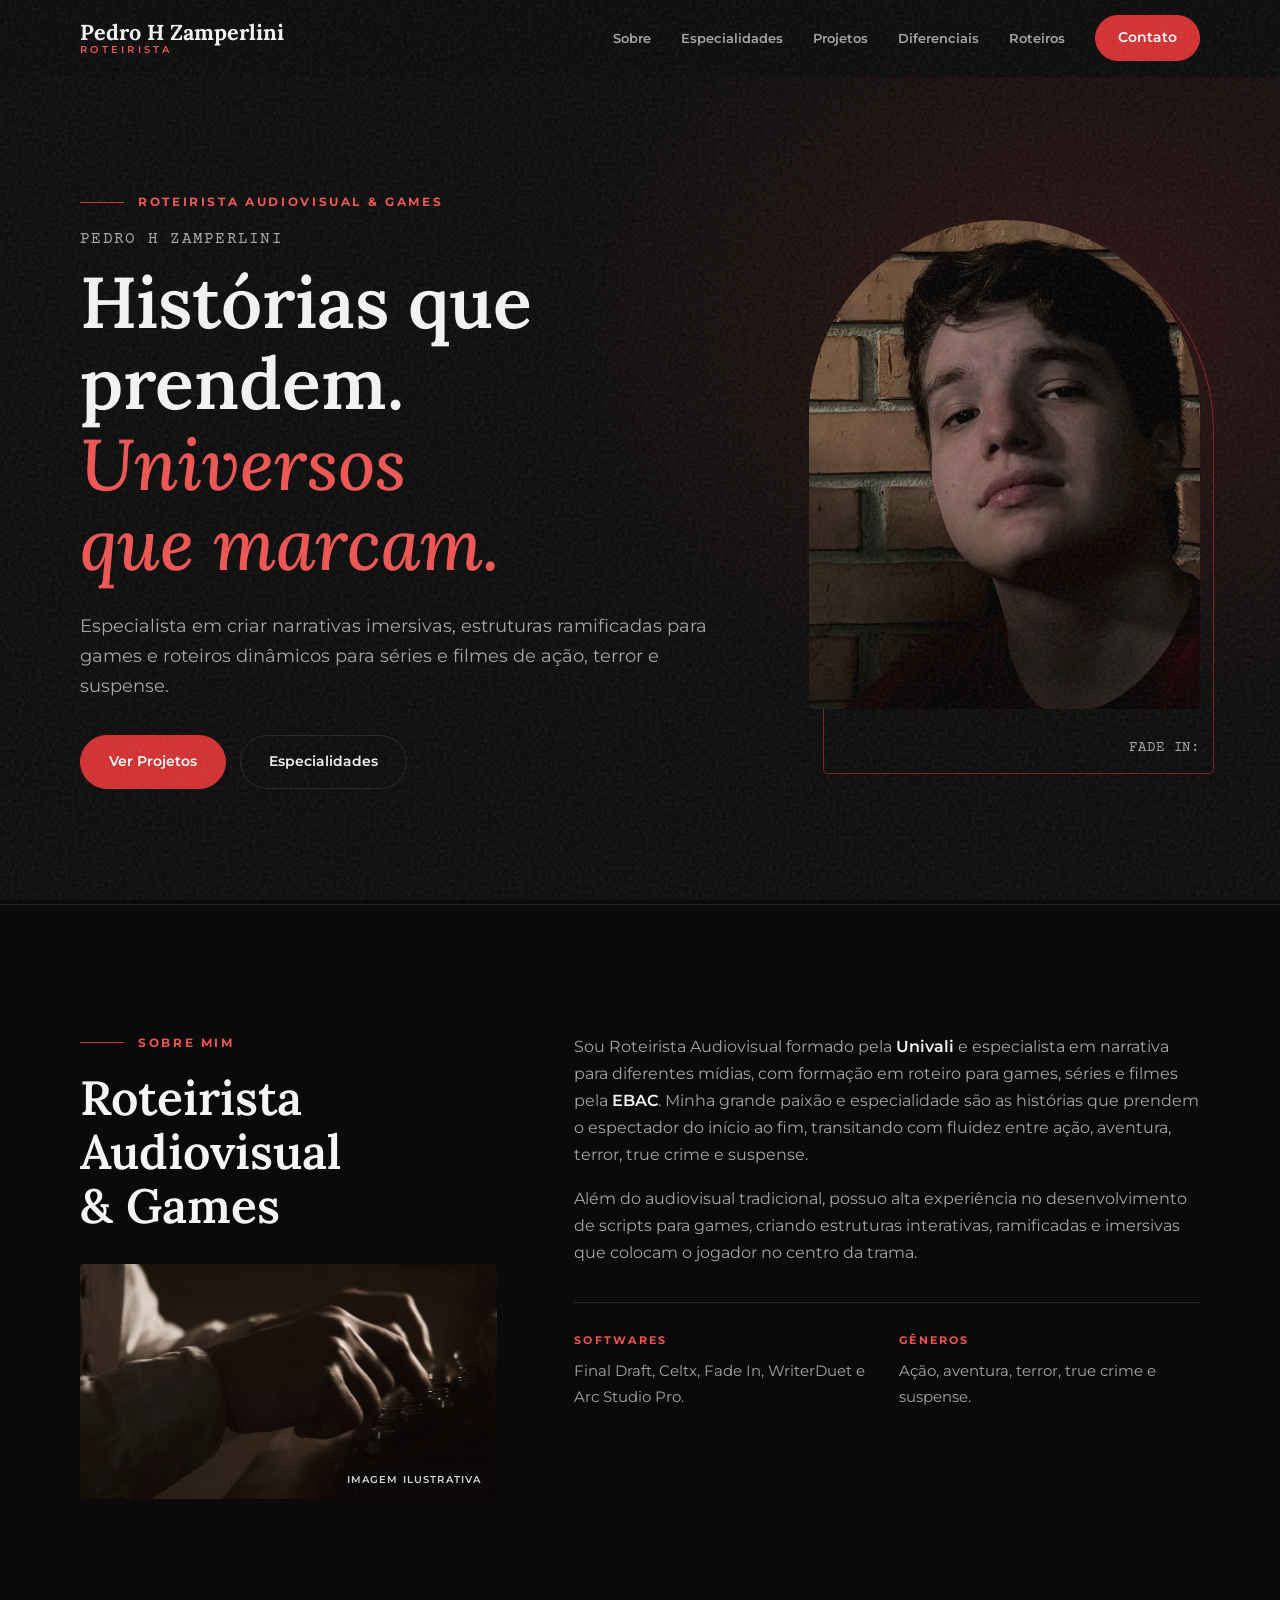
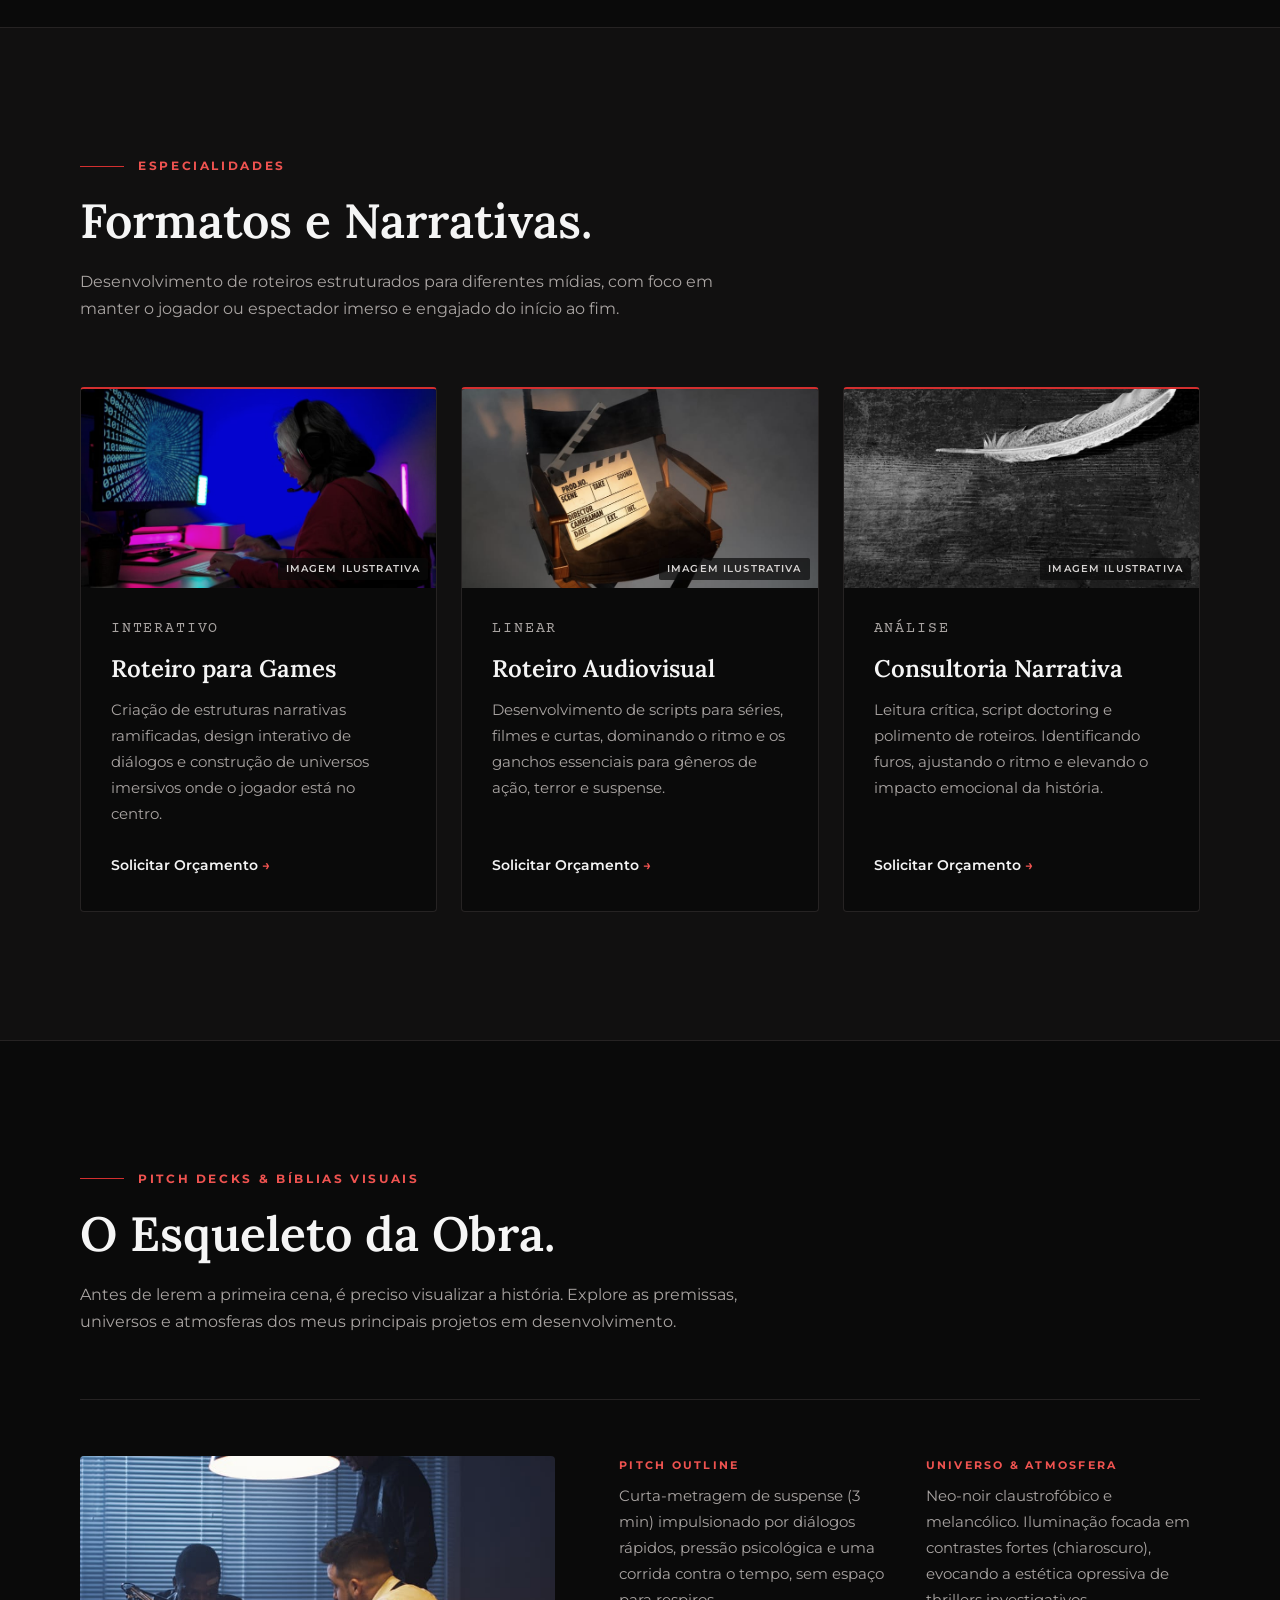
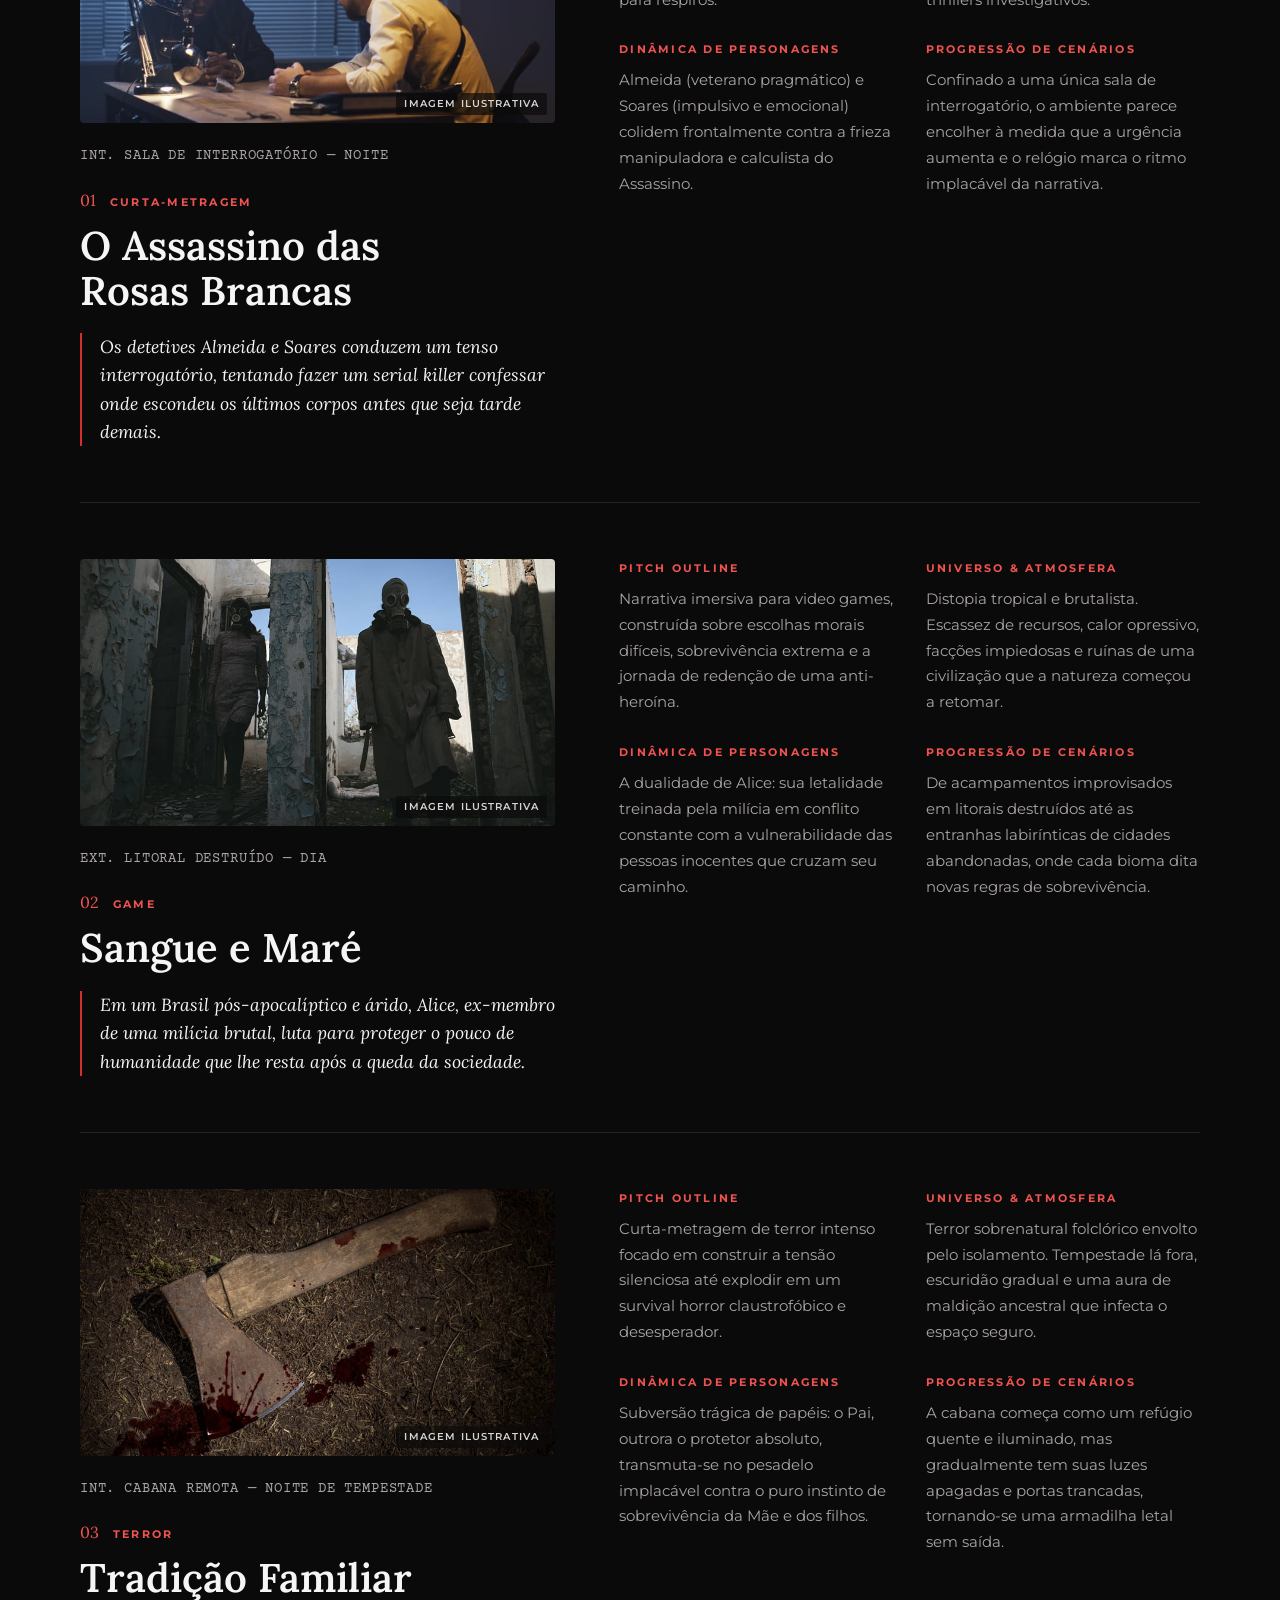
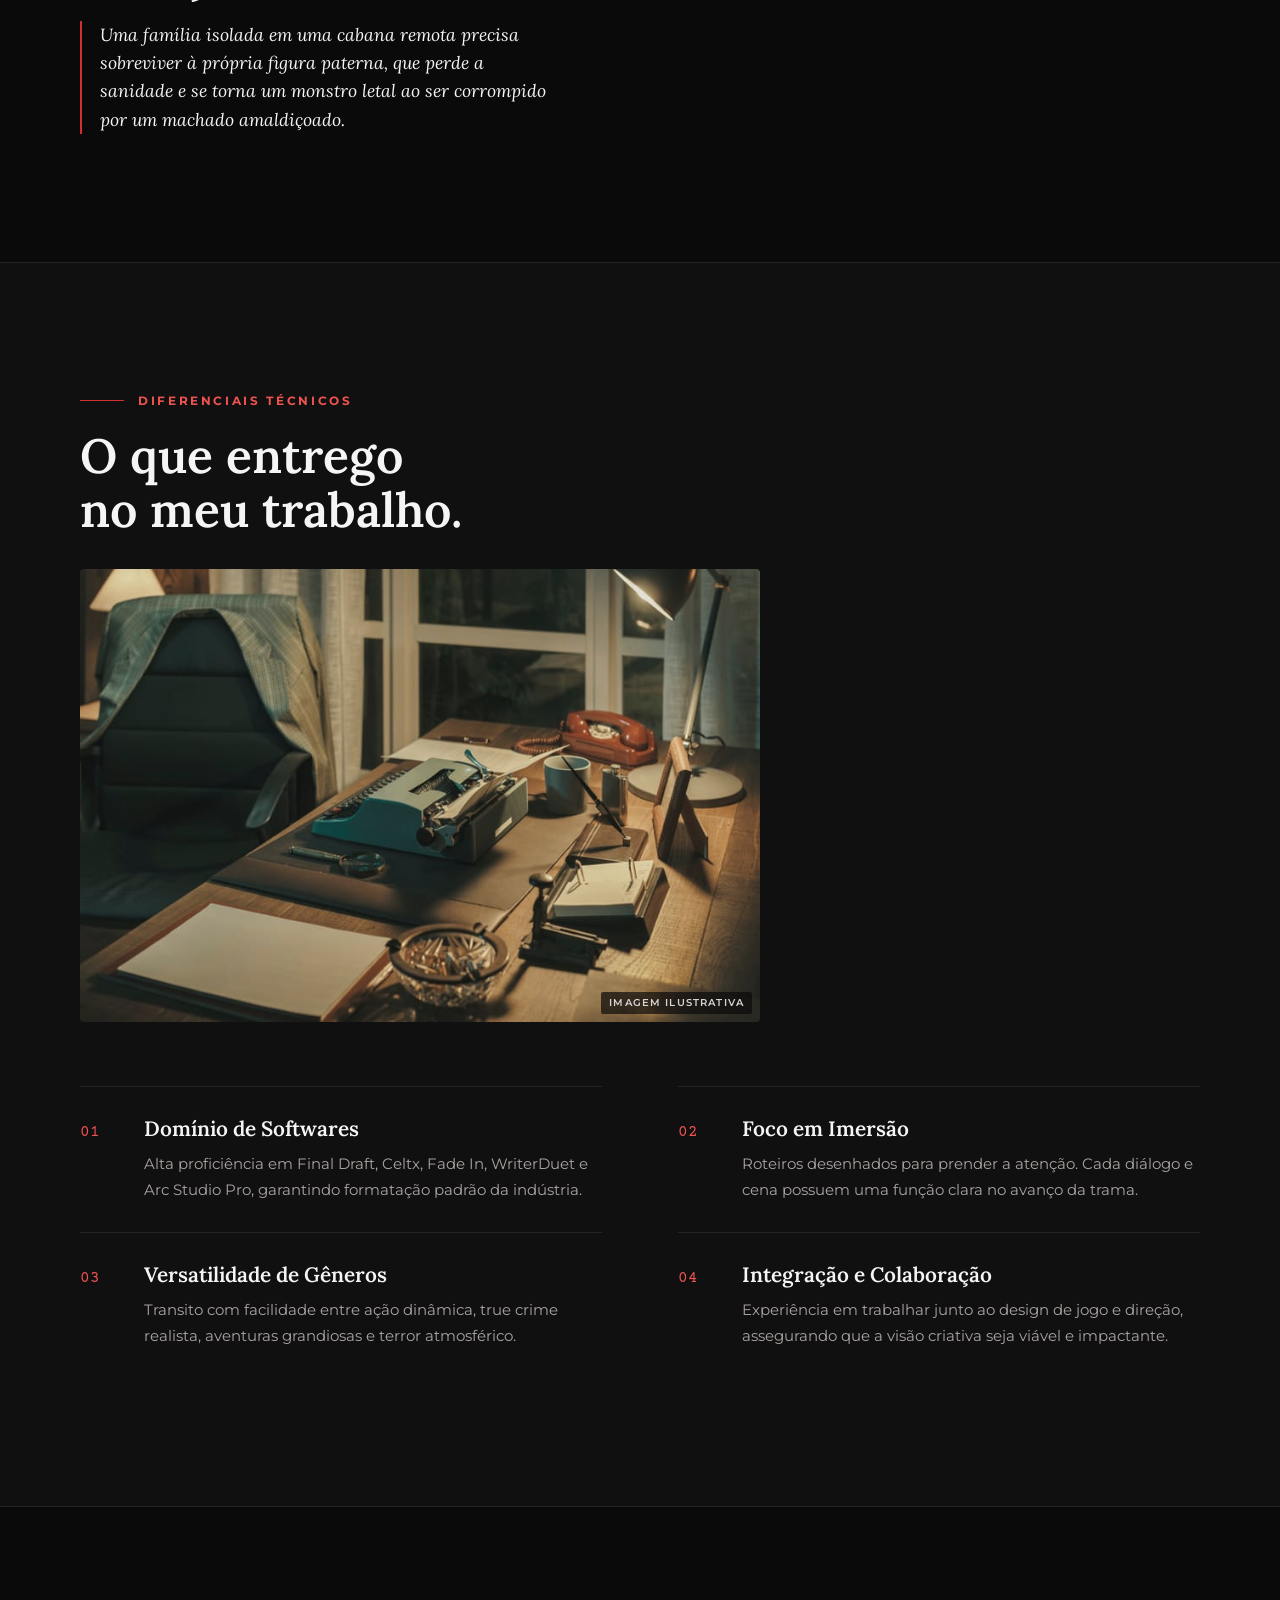
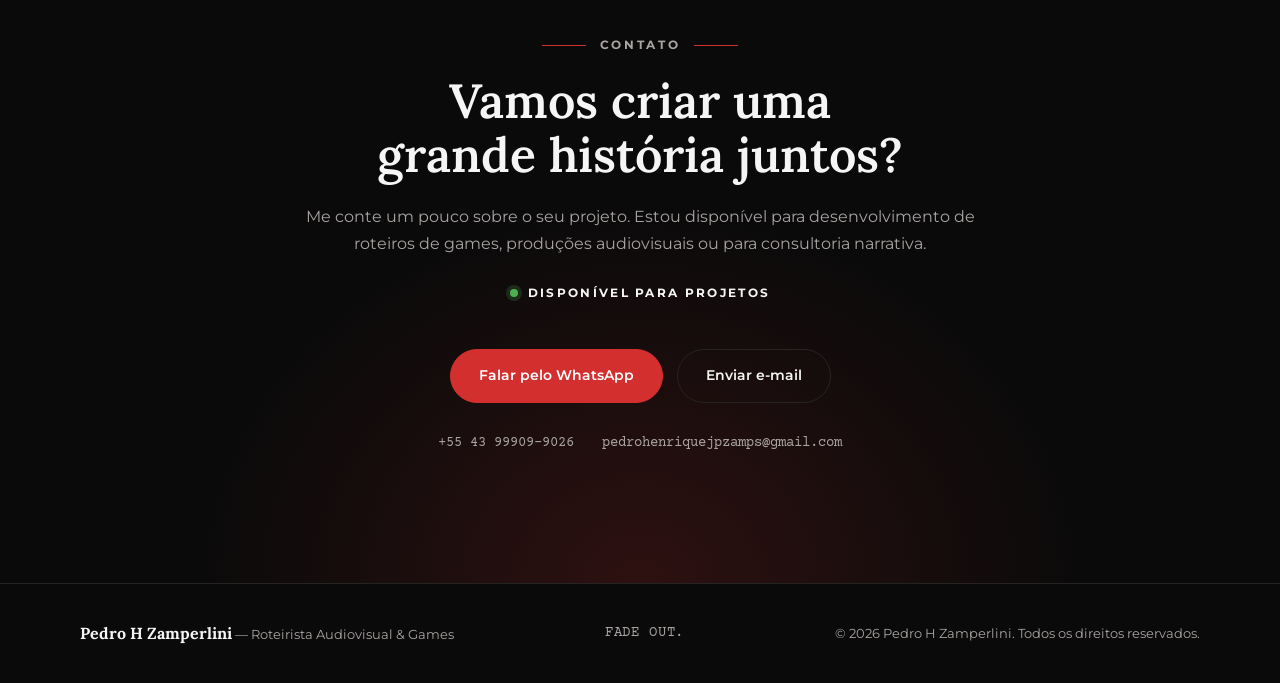
==== commit d1e238d4: "Adiciona contato, legenda de imagem ilustrativa e nome completo no topo Co-Authored-By: Claude Opus " ====
--- a/index.html
+++ b/index.html
@@ -44,6 +44,8 @@
       "description": "Roteirista audiovisual formado pela Univali, com formação em roteiro para games, séries e filmes pela EBAC.",
       "url": "https://jpzamps.github.io/",
       "image": "https://jpzamps.github.io/assets/pedro.png",
+      "email": "mailto:pedrohenriquejpzamps@gmail.com",
+      "telephone": "+55 43 99909-9026",
       "nationality": "BR",
       "knowsLanguage": "pt-BR",
       "knowsAbout": ["Roteiro", "Roteiro para games", "Narrativa interativa", "Script doctoring", "Terror", "Suspense", "True crime"],
@@ -61,8 +63,8 @@
 
   <header class="topo" id="topo">
     <div class="wrap topo__in">
-      <a class="marca" href="#top" aria-label="Pedro Zamperlini — início">
-        <span class="marca__nome">Pedro Zamperlini</span>
+      <a class="marca" href="#top" aria-label="Pedro H Zamperlini — início">
+        <span class="marca__nome">Pedro H Zamperlini</span>
         <span class="marca__cargo">Roteirista</span>
       </a>
       <button class="menu-btn" aria-expanded="false" aria-controls="nav" aria-label="Abrir menu">
@@ -105,7 +107,7 @@
         <div class="rev">
           <p class="olho">Sobre mim</p>
           <h2>Roteirista Audiovisual &amp; Games</h2>
-          <img class="foto" src="assets/sobre.jpg" alt="Roteirista trabalhando no computador" width="800" height="450" loading="lazy">
+          <figure class="ilus foto"><img src="assets/sobre.jpg" alt="Roteirista trabalhando no computador" width="800" height="450" loading="lazy"><figcaption>Imagem ilustrativa</figcaption></figure>
         </div>
         <div class="sobre__txt rev">
           <p>Sou Roteirista Audiovisual formado pela <strong>Univali</strong> e especialista em narrativa para diferentes mídias, com formação em roteiro para games, séries e filmes pela <strong>EBAC</strong>. Minha grande paixão e especialidade são as histórias que prendem o espectador do início ao fim, transitando com fluidez entre ação, aventura, terror, true crime e suspense.</p>
@@ -134,21 +136,21 @@
         </div>
         <div class="cards">
           <article class="card rev">
-            <img class="card__img" src="assets/games.jpg" alt="" width="800" height="450" loading="lazy">
+            <figure class="ilus card__img"><img src="assets/games.jpg" alt="" width="800" height="450" loading="lazy"><figcaption>Imagem ilustrativa</figcaption></figure>
             <p class="card__tag">Interativo</p>
             <h3>Roteiro para Games</h3>
             <p>Criação de estruturas narrativas ramificadas, design interativo de diálogos e construção de universos imersivos onde o jogador está no centro.</p>
             <a class="seta" href="#contato">Solicitar Orçamento</a>
           </article>
           <article class="card rev">
-            <img class="card__img" src="assets/audiovisual.jpg" alt="" width="800" height="533" loading="lazy">
+            <figure class="ilus card__img"><img src="assets/audiovisual.jpg" alt="" width="800" height="533" loading="lazy"><figcaption>Imagem ilustrativa</figcaption></figure>
             <p class="card__tag">Linear</p>
             <h3>Roteiro Audiovisual</h3>
             <p>Desenvolvimento de scripts para séries, filmes e curtas, dominando o ritmo e os ganchos essenciais para gêneros de ação, terror e suspense.</p>
             <a class="seta" href="#contato">Solicitar Orçamento</a>
           </article>
           <article class="card rev">
-            <img class="card__img" src="assets/consultoria.jpg" alt="" width="800" height="534" loading="lazy">
+            <figure class="ilus card__img"><img src="assets/consultoria.jpg" alt="" width="800" height="534" loading="lazy"><figcaption>Imagem ilustrativa</figcaption></figure>
             <p class="card__tag">Análise</p>
             <h3>Consultoria Narrativa</h3>
             <p>Leitura crítica, script doctoring e polimento de roteiros. Identificando furos, ajustando o ritmo e elevando o impacto emocional da história.</p>
@@ -169,7 +171,7 @@
 
         <article class="projeto rev">
           <header class="projeto__cab">
-            <img class="projeto__img" src="assets/rosas-brancas.jpg" alt="Cena de interrogatório de O Assassino das Rosas Brancas" width="800" height="422" loading="lazy">
+            <figure class="ilus projeto__img"><img src="assets/rosas-brancas.jpg" alt="Cena de interrogatório de O Assassino das Rosas Brancas" width="800" height="422" loading="lazy"><figcaption>Imagem ilustrativa</figcaption></figure>
             <p class="slug">INT. SALA DE INTERROGATÓRIO — NOITE</p>
             <p class="projeto__num">01 <span>Curta-metragem</span></p>
             <h3>O Assassino das Rosas Brancas</h3>
@@ -185,7 +187,7 @@
 
         <article class="projeto rev">
           <header class="projeto__cab">
-            <img class="projeto__img" src="assets/sangue-e-mare.jpg" alt="Arte conceitual de Sangue e Maré" width="800" height="533" loading="lazy">
+            <figure class="ilus projeto__img"><img src="assets/sangue-e-mare.jpg" alt="Arte conceitual de Sangue e Maré" width="800" height="533" loading="lazy"><figcaption>Imagem ilustrativa</figcaption></figure>
             <p class="slug">EXT. LITORAL DESTRUÍDO — DIA</p>
             <p class="projeto__num">02 <span>Game</span></p>
             <h3>Sangue e Maré</h3>
@@ -201,7 +203,7 @@
 
         <article class="projeto rev">
           <header class="projeto__cab">
-            <img class="projeto__img" src="assets/tradicao-familiar.jpg" alt="Arte conceitual de Tradição Familiar" width="800" height="533" loading="lazy">
+            <figure class="ilus projeto__img"><img src="assets/tradicao-familiar.jpg" alt="Arte conceitual de Tradição Familiar" width="800" height="533" loading="lazy"><figcaption>Imagem ilustrativa</figcaption></figure>
             <p class="slug">INT. CABANA REMOTA — NOITE DE TEMPESTADE</p>
             <p class="projeto__num">03 <span>Terror</span></p>
             <h3>Tradição Familiar</h3>
@@ -223,7 +225,7 @@
         <div class="cab rev">
           <p class="olho">Diferenciais Técnicos</p>
           <h2>O que entrego no meu trabalho.</h2>
-          <img class="foto" src="assets/setup.jpg" alt="Setup de escrita" width="800" height="534" loading="lazy">
+          <figure class="ilus foto"><img src="assets/setup.jpg" alt="Setup de escrita" width="800" height="534" loading="lazy"><figcaption>Imagem ilustrativa</figcaption></figure>
         </div>
         <ol class="lista">
           <li class="rev"><h3>Domínio de Softwares</h3><p>Alta proficiência em Final Draft, Celtx, Fade In, WriterDuet e Arc Studio Pro, garantindo formatação padrão da indústria.</p></li>
@@ -241,10 +243,14 @@
         <h2>Vamos criar uma grande história juntos?</h2>
         <p>Me conte um pouco sobre o seu projeto. Estou disponível para desenvolvimento de roteiros de games, produções audiovisuais ou para consultoria narrativa.</p>
         <p class="status"><span class="status__luz"></span>Disponível para projetos</p>
-        <!-- TODO: trocar pelo contato real (e-mail, WhatsApp, LinkedIn) -->
         <div class="acoes acoes--centro">
-          <a class="btn btn--cheio" href="mailto:SEU-EMAIL-AQUI?subject=Projeto%20de%20roteiro">Falar sobre um Projeto</a>
-        </div>
+          <a class="btn btn--cheio" href="https://wa.me/5543999099026" target="_blank" rel="noopener">Falar pelo WhatsApp</a>
+          <a class="btn" href="mailto:pedrohenriquejpzamps@gmail.com?subject=Projeto%20de%20roteiro">Enviar e-mail</a>
+        </div>
+        <address class="contatos">
+          <a href="tel:+5543999099026">+55 43 99909-9026</a>
+          <a href="mailto:pedrohenriquejpzamps@gmail.com">pedrohenriquejpzamps@gmail.com</a>
+        </address>
       </div>
     </section>
   </main>
--- a/styles.css
+++ b/styles.css
@@ -226,3 +226,18 @@
   .roteiro { grid-template-columns: 1fr; }
   .capa { width: 180px; }
 }
+
+/* fotos ilustrativas com legenda */
+.ilus { position: relative; overflow: hidden; }
+.ilus img { width: 100%; height: 100%; object-fit: cover; }
+figure.foto { margin: 32px 0 0; }
+figure.projeto__img { margin: 0 0 22px; }
+figure.card__img { margin: -34px -30px 28px; }
+.ilus figcaption {
+  position: absolute; right: 8px; bottom: 8px; padding: 3px 8px;
+  background: rgba(10, 10, 10, .7); border-radius: 2px;
+  font-size: .6rem; font-weight: 600; letter-spacing: .12em; text-transform: uppercase; color: #d8d4d2;
+}
+.contatos { display: flex; flex-wrap: wrap; justify-content: center; gap: 8px 28px; margin-top: 28px; font-style: normal; font-family: var(--mono); font-size: .9rem; }
+.contatos a { color: var(--suave); text-decoration: none; overflow-wrap: anywhere; }
+.contatos a:hover { color: var(--texto); }
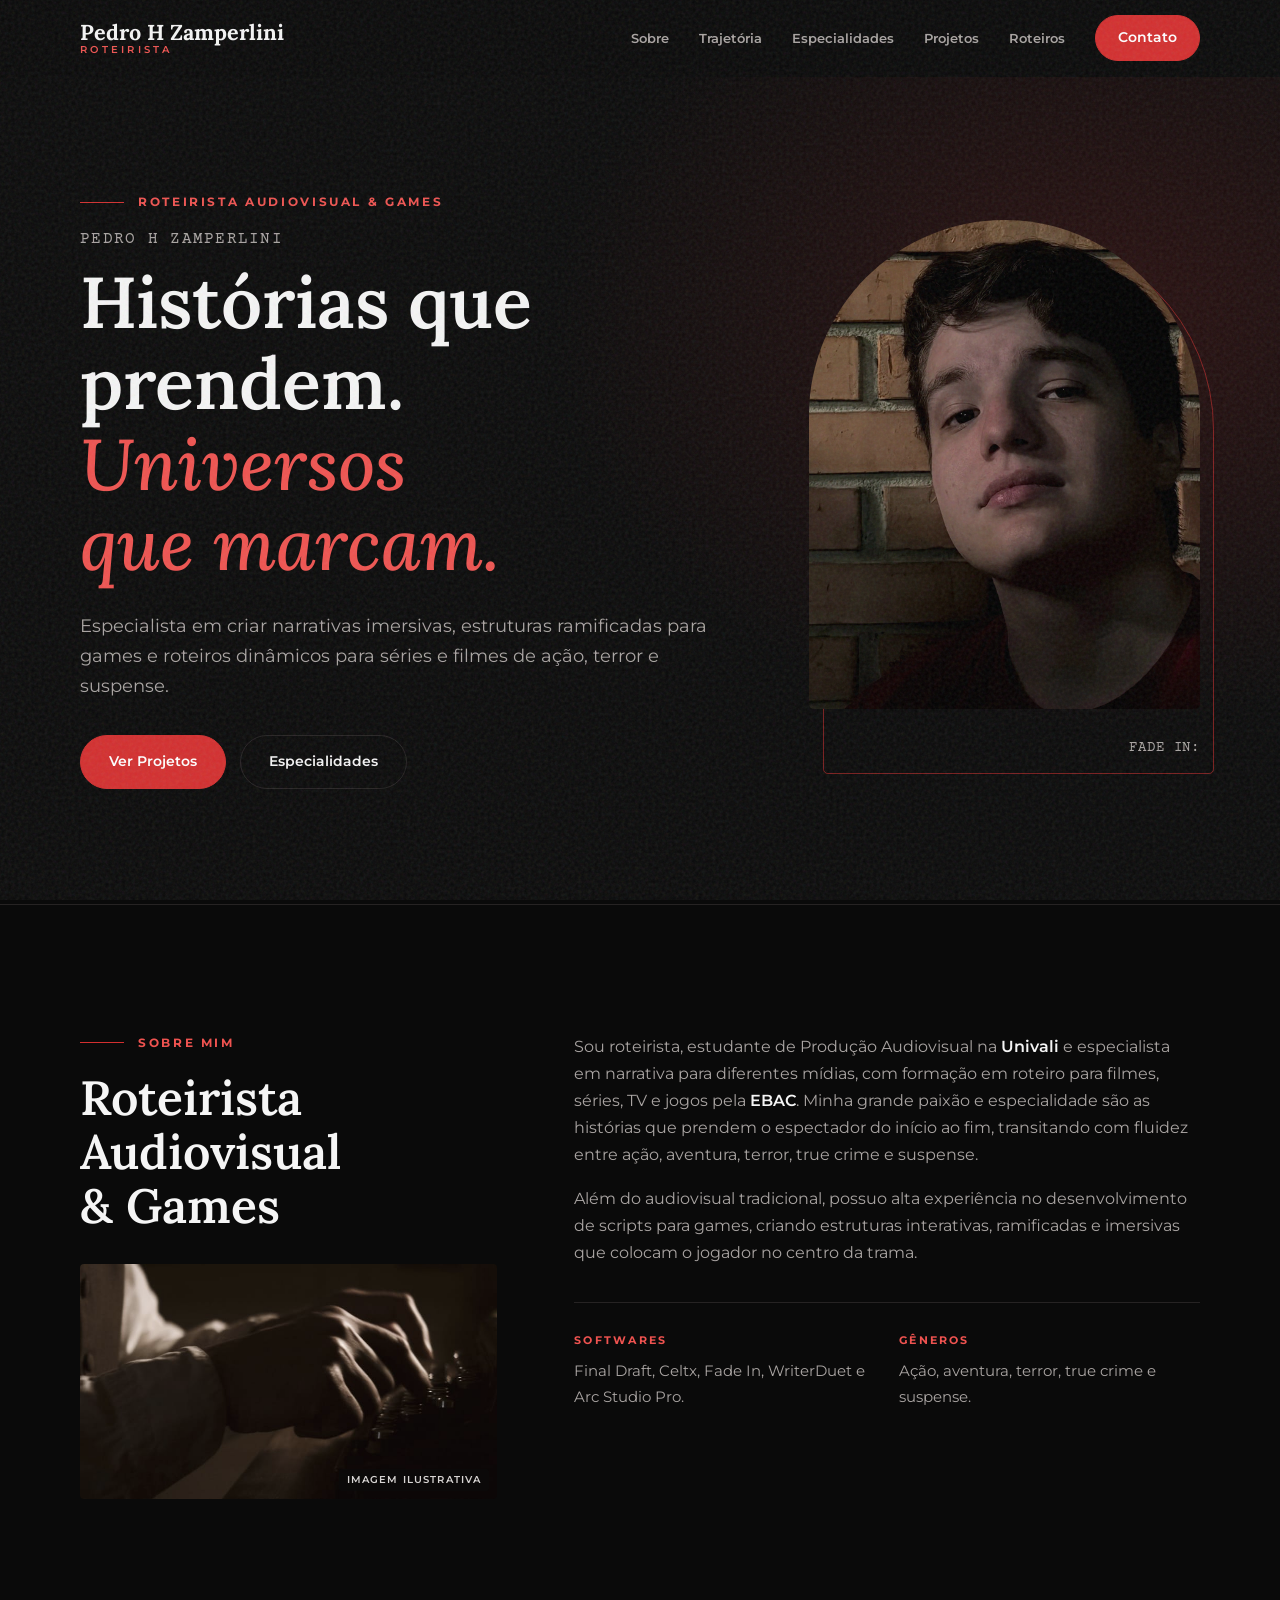
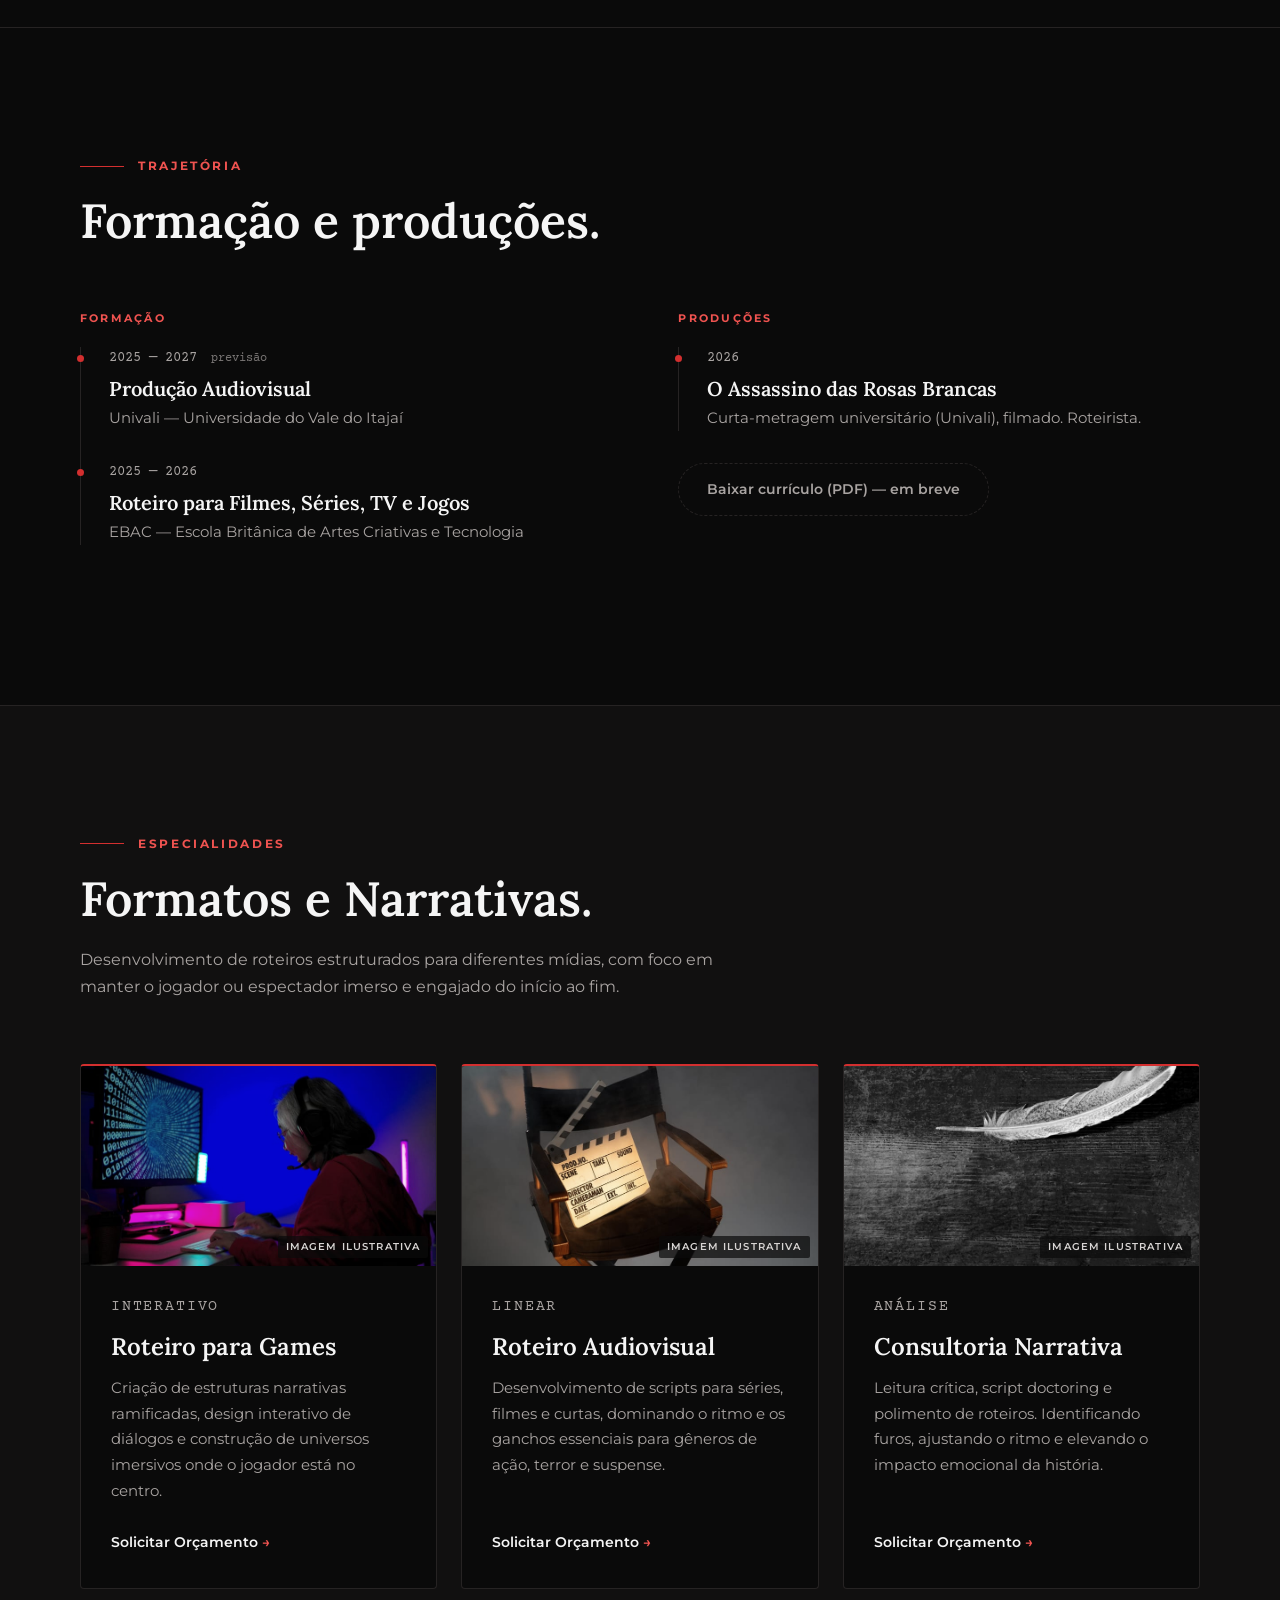
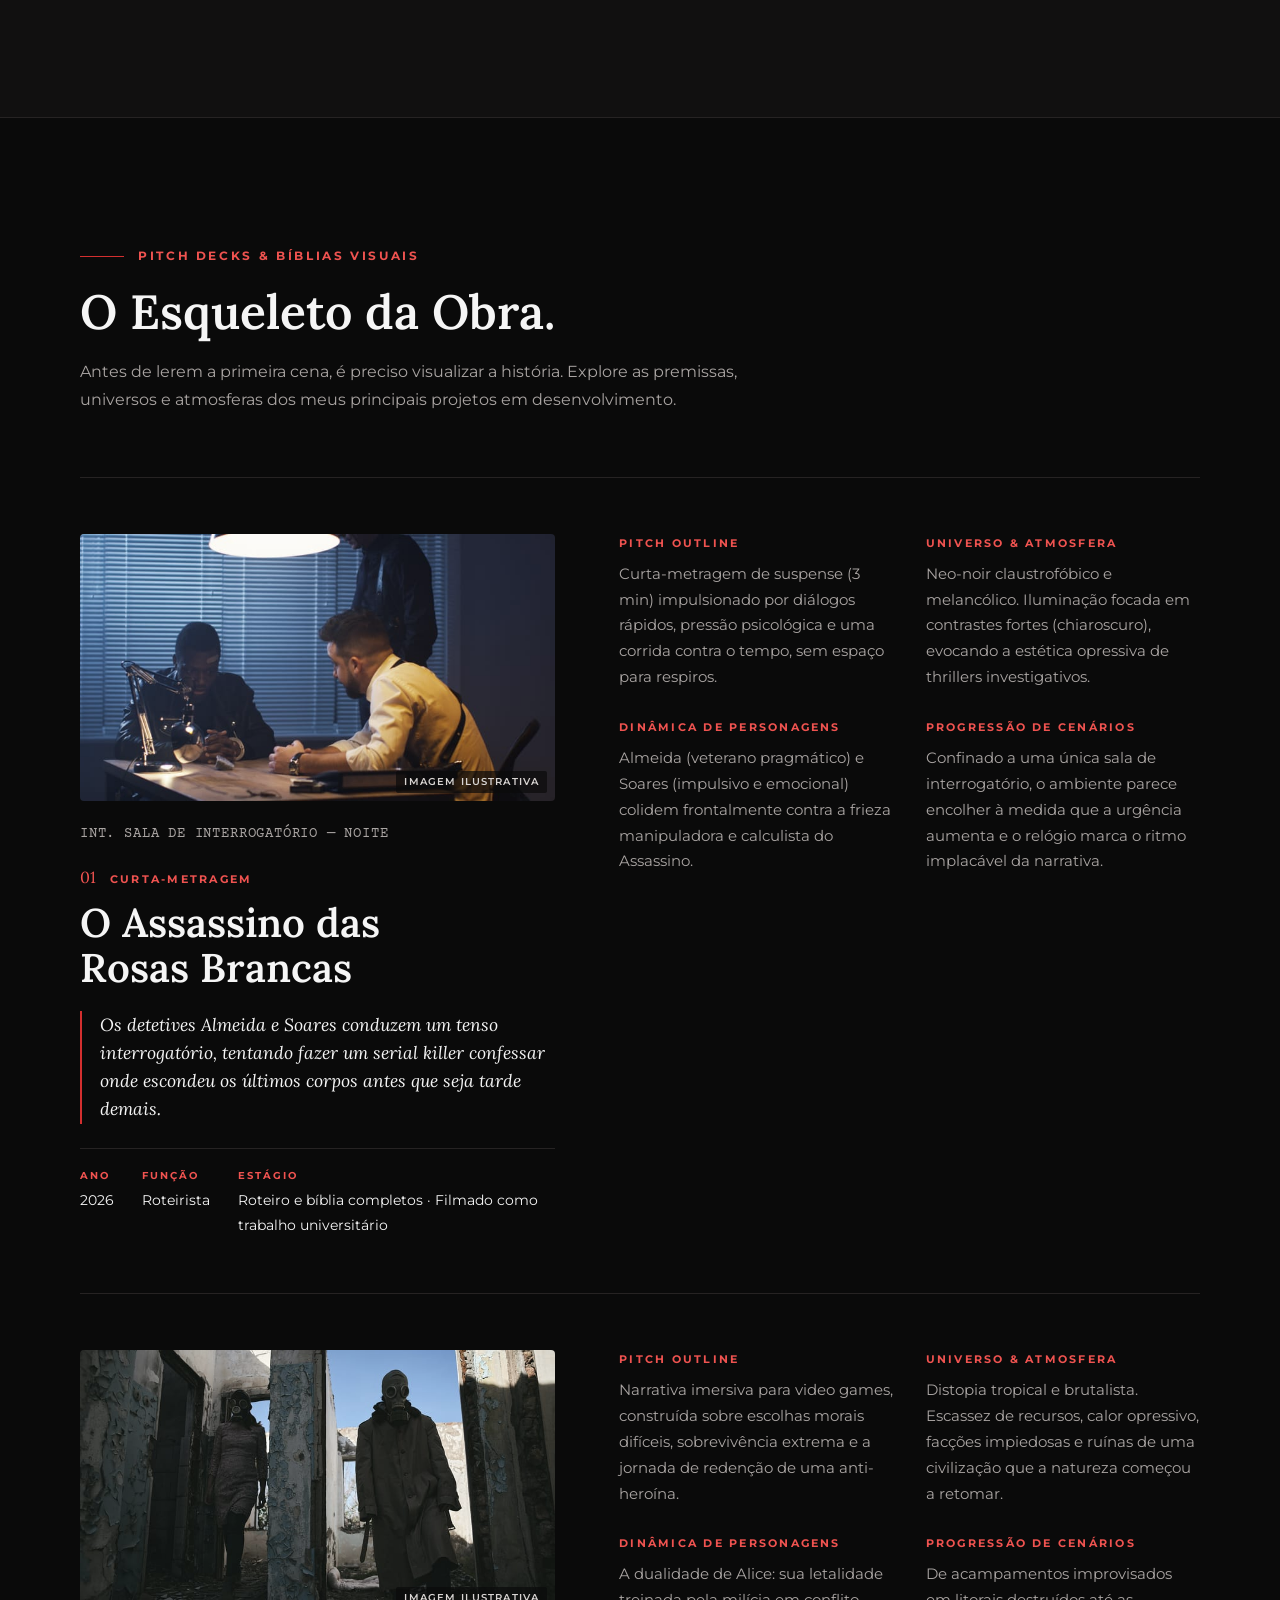
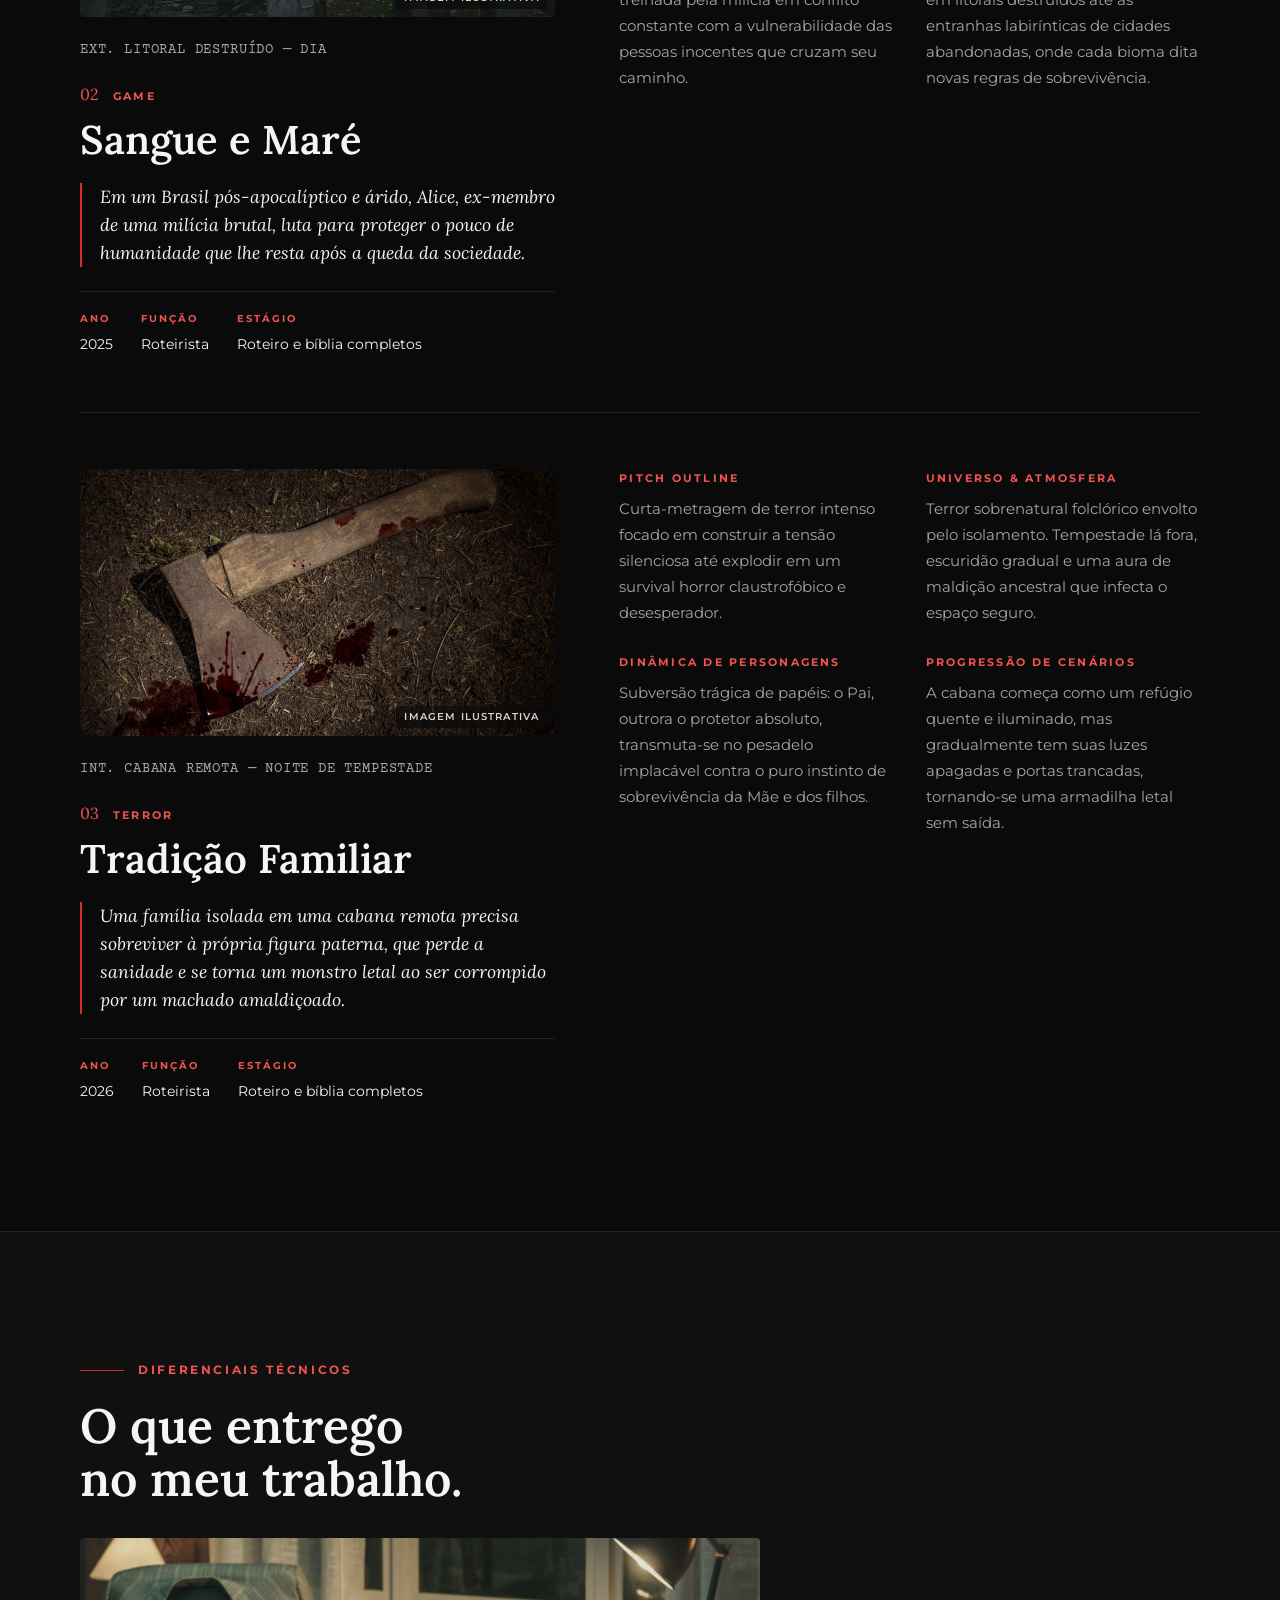
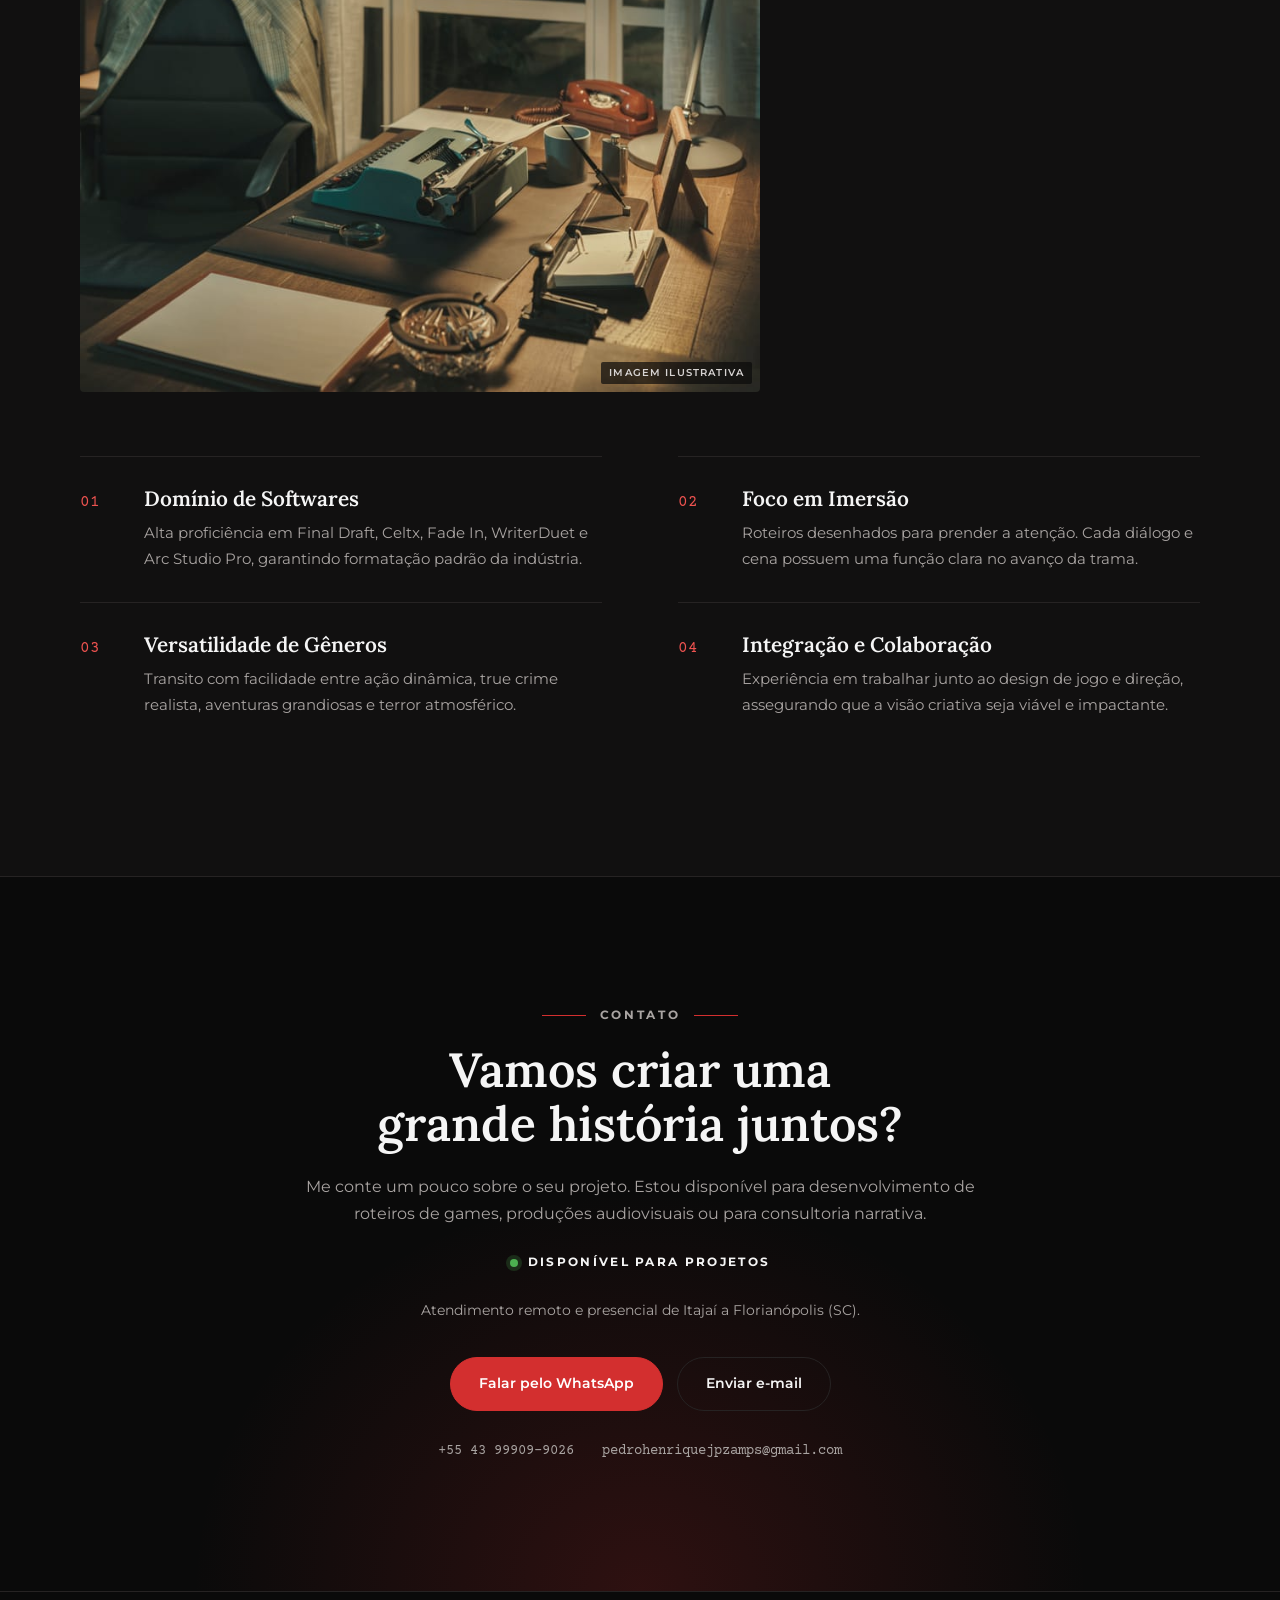
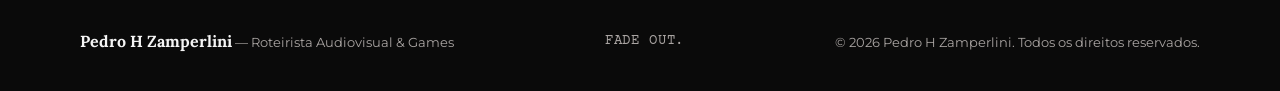
==== commit afe89b92: "Adiciona trajetória, ficha dos projetos, região de atendimento e página 404 Co-Authored-By: Claude O" ====
--- a/index.html
+++ b/index.html
@@ -41,7 +41,8 @@
       "givenName": "Pedro",
       "familyName": "Zamperlini",
       "jobTitle": "Roteirista Audiovisual e de Games",
-      "description": "Roteirista audiovisual formado pela Univali, com formação em roteiro para games, séries e filmes pela EBAC.",
+      "description": "Roteirista, estudante de Produção Audiovisual na Univali, com formação em roteiro para filmes, séries, TV e jogos pela EBAC.",
+      "address": { "@type": "PostalAddress", "addressLocality": "Itajaí", "addressRegion": "SC", "addressCountry": "BR" },
       "url": "https://jpzamps.github.io/",
       "image": "https://jpzamps.github.io/assets/pedro.png",
       "email": "mailto:pedrohenriquejpzamps@gmail.com",
@@ -72,9 +73,9 @@
       </button>
       <nav class="nav" id="nav" aria-label="Principal">
         <a href="#sobre">Sobre</a>
+        <a href="#trajetoria">Trajetória</a>
         <a href="#especialidades">Especialidades</a>
         <a href="#projetos">Projetos</a>
-        <a href="#diferenciais">Diferenciais</a>
         <a href="roteiros.html">Roteiros</a>
         <a class="btn btn--cheio btn--p" href="#contato">Contato</a>
       </nav>
@@ -110,7 +111,7 @@
           <figure class="ilus foto"><img src="assets/sobre.jpg" alt="Roteirista trabalhando no computador" width="800" height="450" loading="lazy"><figcaption>Imagem ilustrativa</figcaption></figure>
         </div>
         <div class="sobre__txt rev">
-          <p>Sou Roteirista Audiovisual formado pela <strong>Univali</strong> e especialista em narrativa para diferentes mídias, com formação em roteiro para games, séries e filmes pela <strong>EBAC</strong>. Minha grande paixão e especialidade são as histórias que prendem o espectador do início ao fim, transitando com fluidez entre ação, aventura, terror, true crime e suspense.</p>
+          <p>Sou roteirista, estudante de Produção Audiovisual na <strong>Univali</strong> e especialista em narrativa para diferentes mídias, com formação em roteiro para filmes, séries, TV e jogos pela <strong>EBAC</strong>. Minha grande paixão e especialidade são as histórias que prendem o espectador do início ao fim, transitando com fluidez entre ação, aventura, terror, true crime e suspense.</p>
           <p>Além do audiovisual tradicional, possuo alta experiência no desenvolvimento de scripts para games, criando estruturas interativas, ramificadas e imersivas que colocam o jogador no centro da trama.</p>
           <dl class="ficha">
             <div>
@@ -122,6 +123,45 @@
               <dd>Ação, aventura, terror, true crime e suspense.</dd>
             </div>
           </dl>
+        </div>
+      </div>
+    </section>
+
+    <!-- TRAJETÓRIA -->
+    <section class="secao" id="trajetoria">
+      <div class="wrap">
+        <div class="cab rev">
+          <p class="olho">Trajetória</p>
+          <h2>Formação e produções.</h2>
+        </div>
+        <div class="traj">
+          <div class="rev">
+            <h3 class="traj__tit">Formação</h3>
+            <ol class="linha">
+              <li>
+                <p class="linha__ano">2025 — 2027 <span>previsão</span></p>
+                <h4>Produção Audiovisual</h4>
+                <p>Univali — Universidade do Vale do Itajaí</p>
+              </li>
+              <li>
+                <p class="linha__ano">2025 — 2026</p>
+                <h4>Roteiro para Filmes, Séries, TV e Jogos</h4>
+                <p>EBAC — Escola Britânica de Artes Criativas e Tecnologia</p>
+              </li>
+            </ol>
+          </div>
+          <div class="rev">
+            <h3 class="traj__tit">Produções</h3>
+            <ol class="linha">
+              <li>
+                <p class="linha__ano">2026</p>
+                <h4>O Assassino das Rosas Brancas</h4>
+                <p>Curta-metragem universitário (Univali), filmado. Roteirista.</p>
+              </li>
+            </ol>
+            <!-- Quando o PDF existir: trocar por <a class="btn" href="assets/curriculo.pdf" download>Baixar currículo (PDF)</a> -->
+            <span class="btn btn--off" aria-disabled="true">Baixar currículo (PDF) — em breve</span>
+          </div>
         </div>
       </div>
     </section>
@@ -176,6 +216,11 @@
             <p class="projeto__num">01 <span>Curta-metragem</span></p>
             <h3>O Assassino das Rosas Brancas</h3>
             <p class="logline">Os detetives Almeida e Soares conduzem um tenso interrogatório, tentando fazer um serial killer confessar onde escondeu os últimos corpos antes que seja tarde demais.</p>
+            <ul class="creditos">
+              <li><span>Ano</span>2026</li>
+              <li><span>Função</span>Roteirista</li>
+              <li><span>Estágio</span>Roteiro e bíblia completos · Filmado como trabalho universitário</li>
+            </ul>
           </header>
           <dl class="biblia">
             <div><dt>Pitch Outline</dt><dd>Curta-metragem de suspense (3 min) impulsionado por diálogos rápidos, pressão psicológica e uma corrida contra o tempo, sem espaço para respiros.</dd></div>
@@ -192,6 +237,11 @@
             <p class="projeto__num">02 <span>Game</span></p>
             <h3>Sangue e Maré</h3>
             <p class="logline">Em um Brasil pós-apocalíptico e árido, Alice, ex-membro de uma milícia brutal, luta para proteger o pouco de humanidade que lhe resta após a queda da sociedade.</p>
+            <ul class="creditos">
+              <li><span>Ano</span>2025</li>
+              <li><span>Função</span>Roteirista</li>
+              <li><span>Estágio</span>Roteiro e bíblia completos</li>
+            </ul>
           </header>
           <dl class="biblia">
             <div><dt>Pitch Outline</dt><dd>Narrativa imersiva para video games, construída sobre escolhas morais difíceis, sobrevivência extrema e a jornada de redenção de uma anti-heroína.</dd></div>
@@ -208,6 +258,11 @@
             <p class="projeto__num">03 <span>Terror</span></p>
             <h3>Tradição Familiar</h3>
             <p class="logline">Uma família isolada em uma cabana remota precisa sobreviver à própria figura paterna, que perde a sanidade e se torna um monstro letal ao ser corrompido por um machado amaldiçoado.</p>
+            <ul class="creditos">
+              <li><span>Ano</span>2026</li>
+              <li><span>Função</span>Roteirista</li>
+              <li><span>Estágio</span>Roteiro e bíblia completos</li>
+            </ul>
           </header>
           <dl class="biblia">
             <div><dt>Pitch Outline</dt><dd>Curta-metragem de terror intenso focado em construir a tensão silenciosa até explodir em um survival horror claustrofóbico e desesperador.</dd></div>
@@ -243,6 +298,7 @@
         <h2>Vamos criar uma grande história juntos?</h2>
         <p>Me conte um pouco sobre o seu projeto. Estou disponível para desenvolvimento de roteiros de games, produções audiovisuais ou para consultoria narrativa.</p>
         <p class="status"><span class="status__luz"></span>Disponível para projetos</p>
+        <p class="regiao">Atendimento remoto e presencial de Itajaí a Florianópolis (SC).</p>
         <div class="acoes acoes--centro">
           <a class="btn btn--cheio" href="https://wa.me/5543999099026" target="_blank" rel="noopener">Falar pelo WhatsApp</a>
           <a class="btn" href="mailto:pedrohenriquejpzamps@gmail.com?subject=Projeto%20de%20roteiro">Enviar e-mail</a>
--- a/styles.css
+++ b/styles.css
@@ -241,3 +241,23 @@
 .contatos { display: flex; flex-wrap: wrap; justify-content: center; gap: 8px 28px; margin-top: 28px; font-style: normal; font-family: var(--mono); font-size: .9rem; }
 .contatos a { color: var(--suave); text-decoration: none; overflow-wrap: anywhere; }
 .contatos a:hover { color: var(--texto); }
+
+/* trajetória */
+.traj { display: grid; grid-template-columns: 1fr 1fr; gap: clamp(32px, 6vw, 80px); }
+.traj__tit { font-family: var(--sans); font-size: .7rem; font-weight: 700; letter-spacing: .2em; text-transform: uppercase; color: var(--vermelho-claro); margin-bottom: 22px; }
+.linha { list-style: none; margin: 0 0 32px; padding: 0; border-left: 1px solid var(--linha); }
+.linha li { position: relative; padding: 0 0 30px 28px; }
+.linha li:last-child { padding-bottom: 0; }
+.linha li::before { content: ""; position: absolute; left: -4px; top: 8px; width: 7px; height: 7px; border-radius: 50%; background: var(--vermelho); }
+.linha__ano { margin: 0 0 6px; font-family: var(--mono); font-size: .85rem; color: var(--suave); }
+.linha__ano span { margin-left: 6px; font-size: .75rem; opacity: .7; }
+.linha h4 { margin: 0 0 4px; font-family: var(--serif); font-size: 1.25rem; font-weight: 600; line-height: 1.25; }
+.linha li > p:last-child { margin: 0; font-size: .95rem; color: var(--suave); }
+
+/* ficha técnica dos projetos */
+.creditos { list-style: none; margin: 24px 0 0; padding: 18px 0 0; border-top: 1px solid var(--linha); display: grid; grid-template-columns: auto auto 1fr; gap: 12px 28px; font-size: .9rem; }
+.creditos span { display: block; margin-bottom: 4px; font-size: .65rem; font-weight: 700; letter-spacing: .2em; text-transform: uppercase; color: var(--vermelho-claro); }
+.regiao { margin: 14px 0 0; font-size: .9rem; }
+
+@media (max-width: 860px) { .traj { grid-template-columns: 1fr; } }
+@media (max-width: 520px) { .creditos { grid-template-columns: 1fr 1fr; } .creditos li:last-child { grid-column: 1 / -1; } }
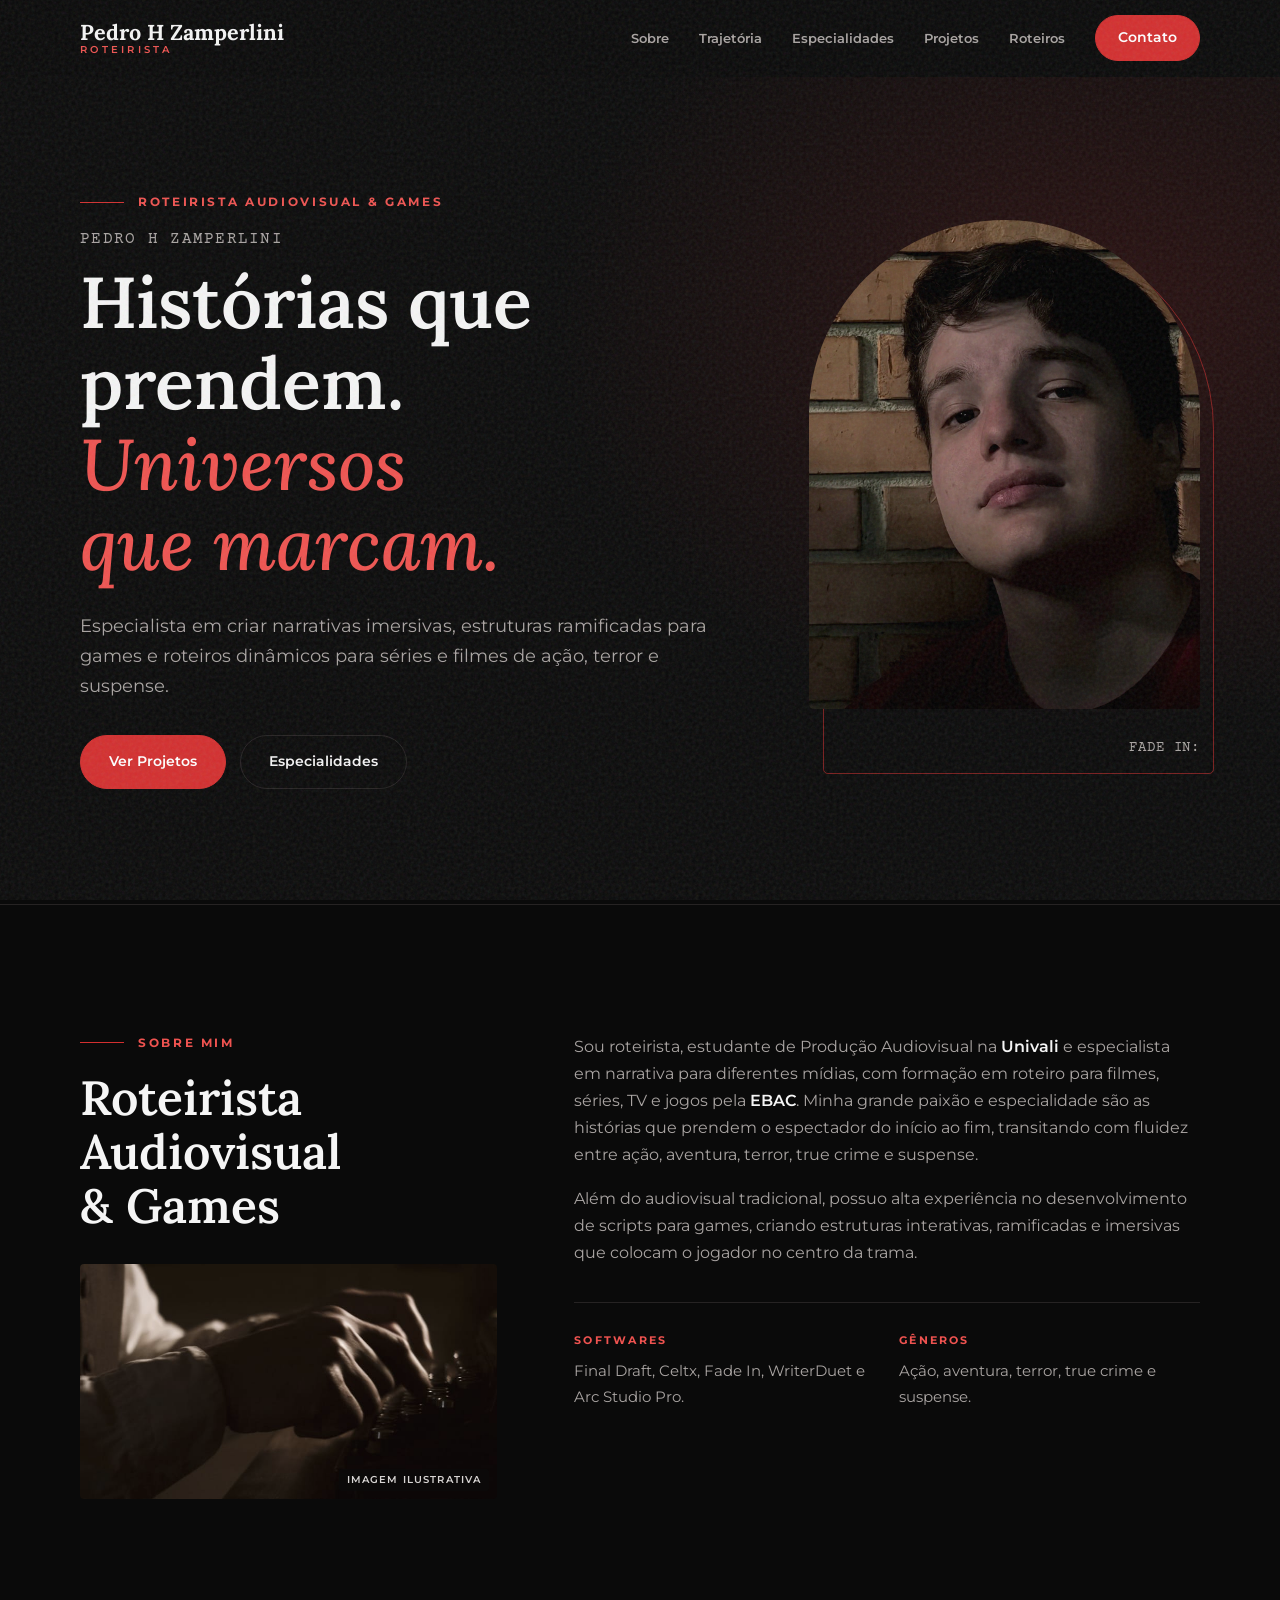
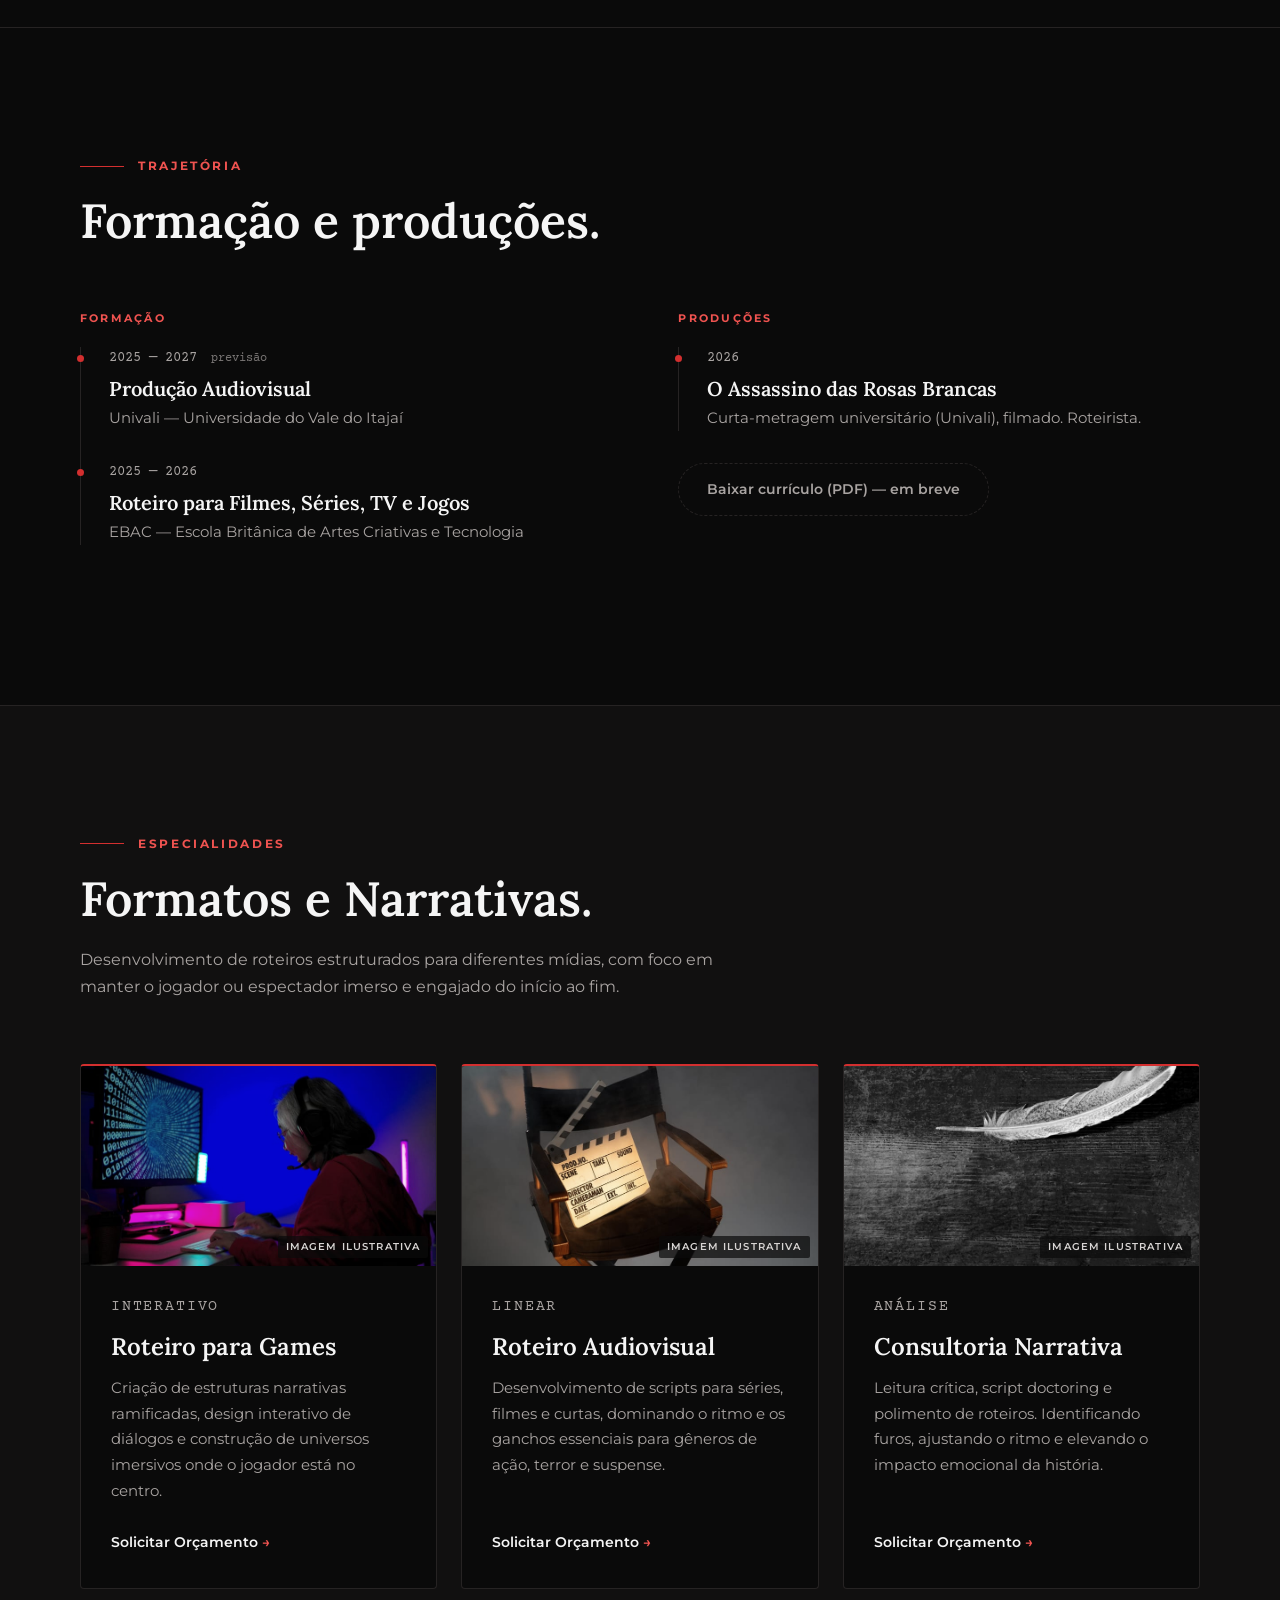
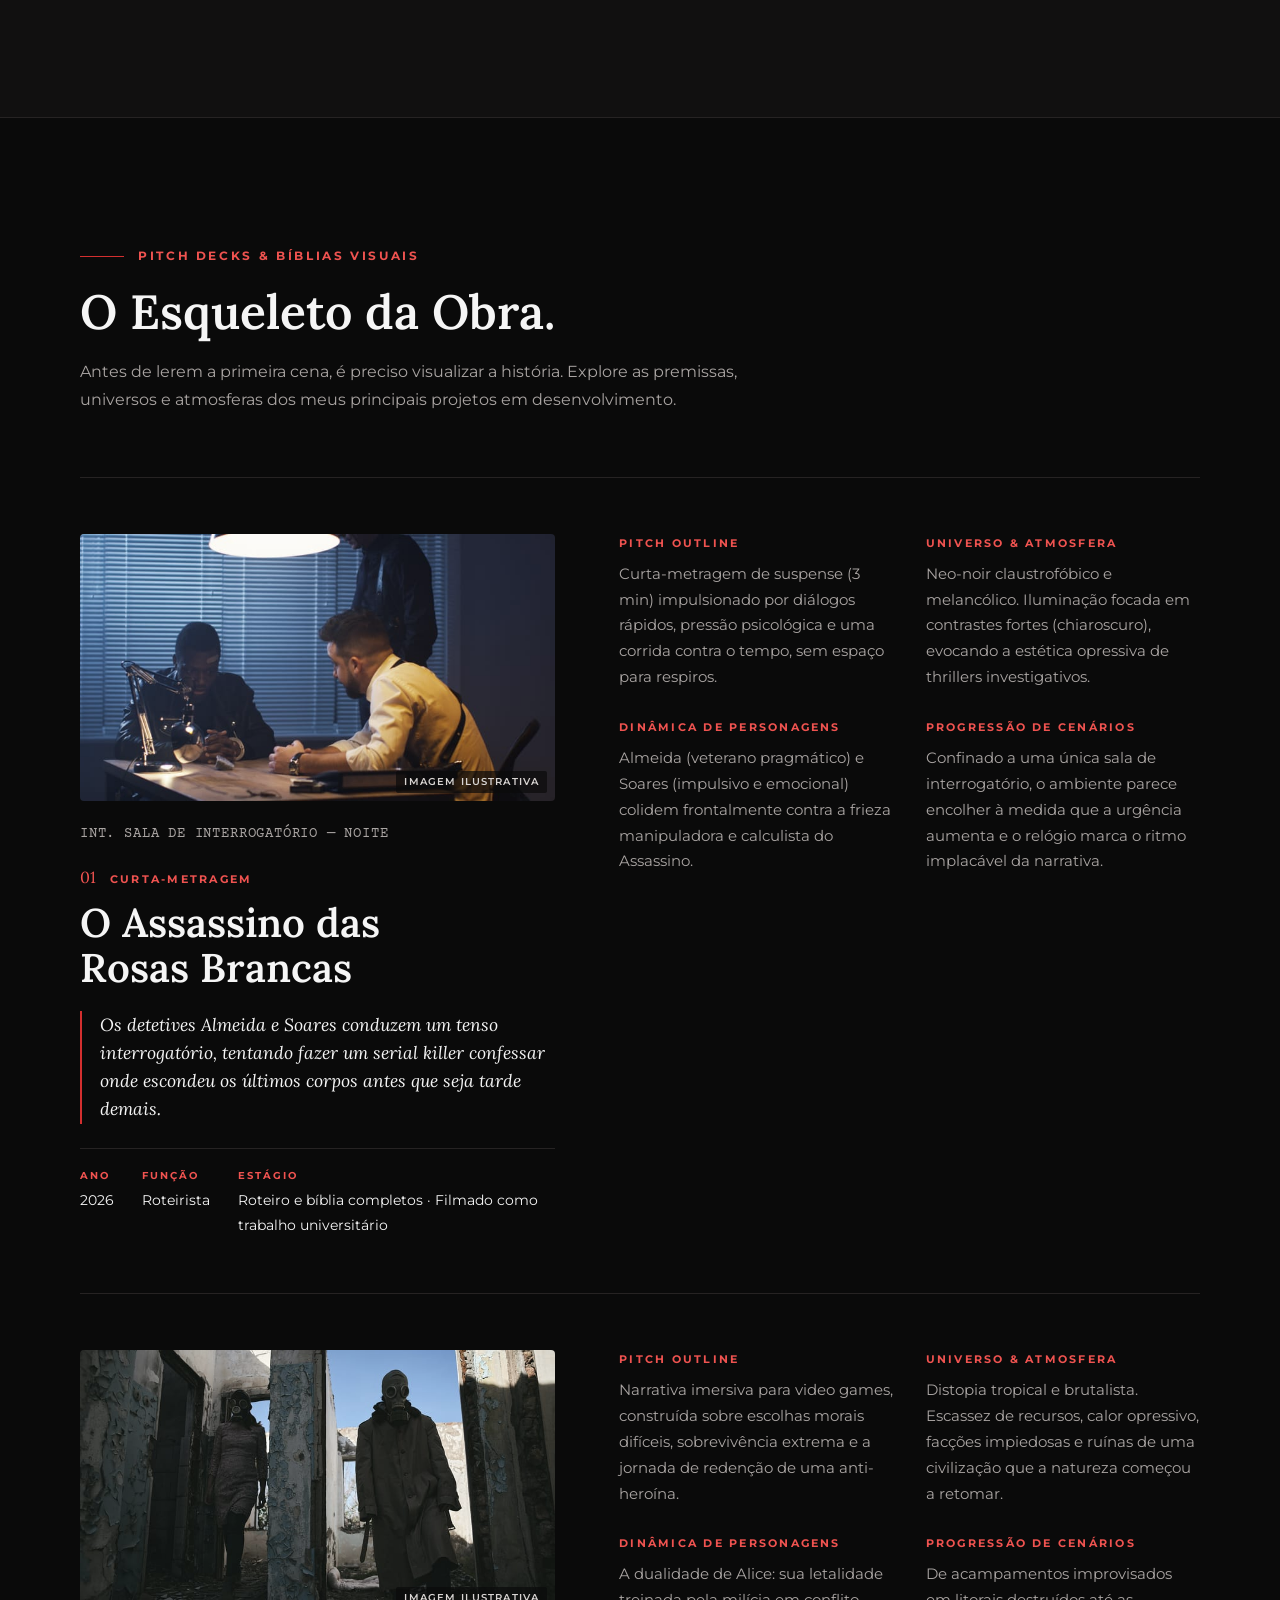
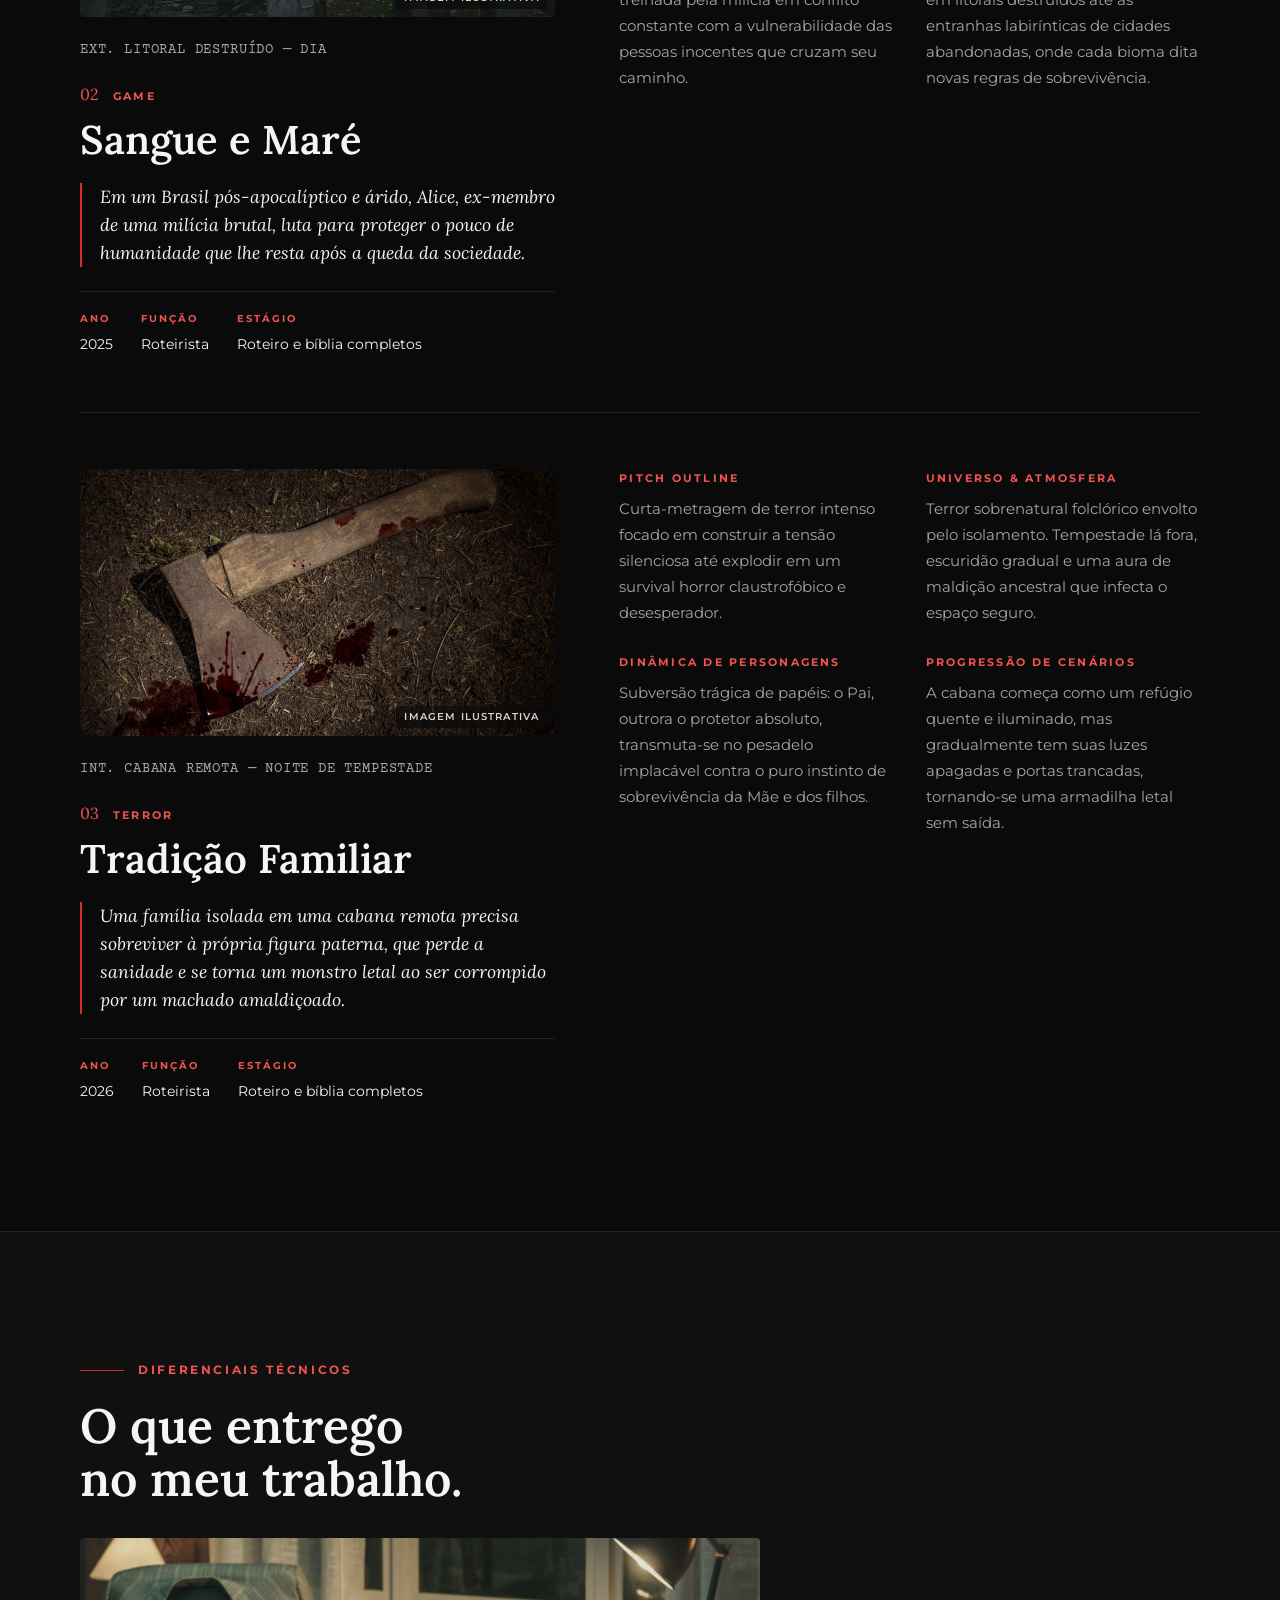
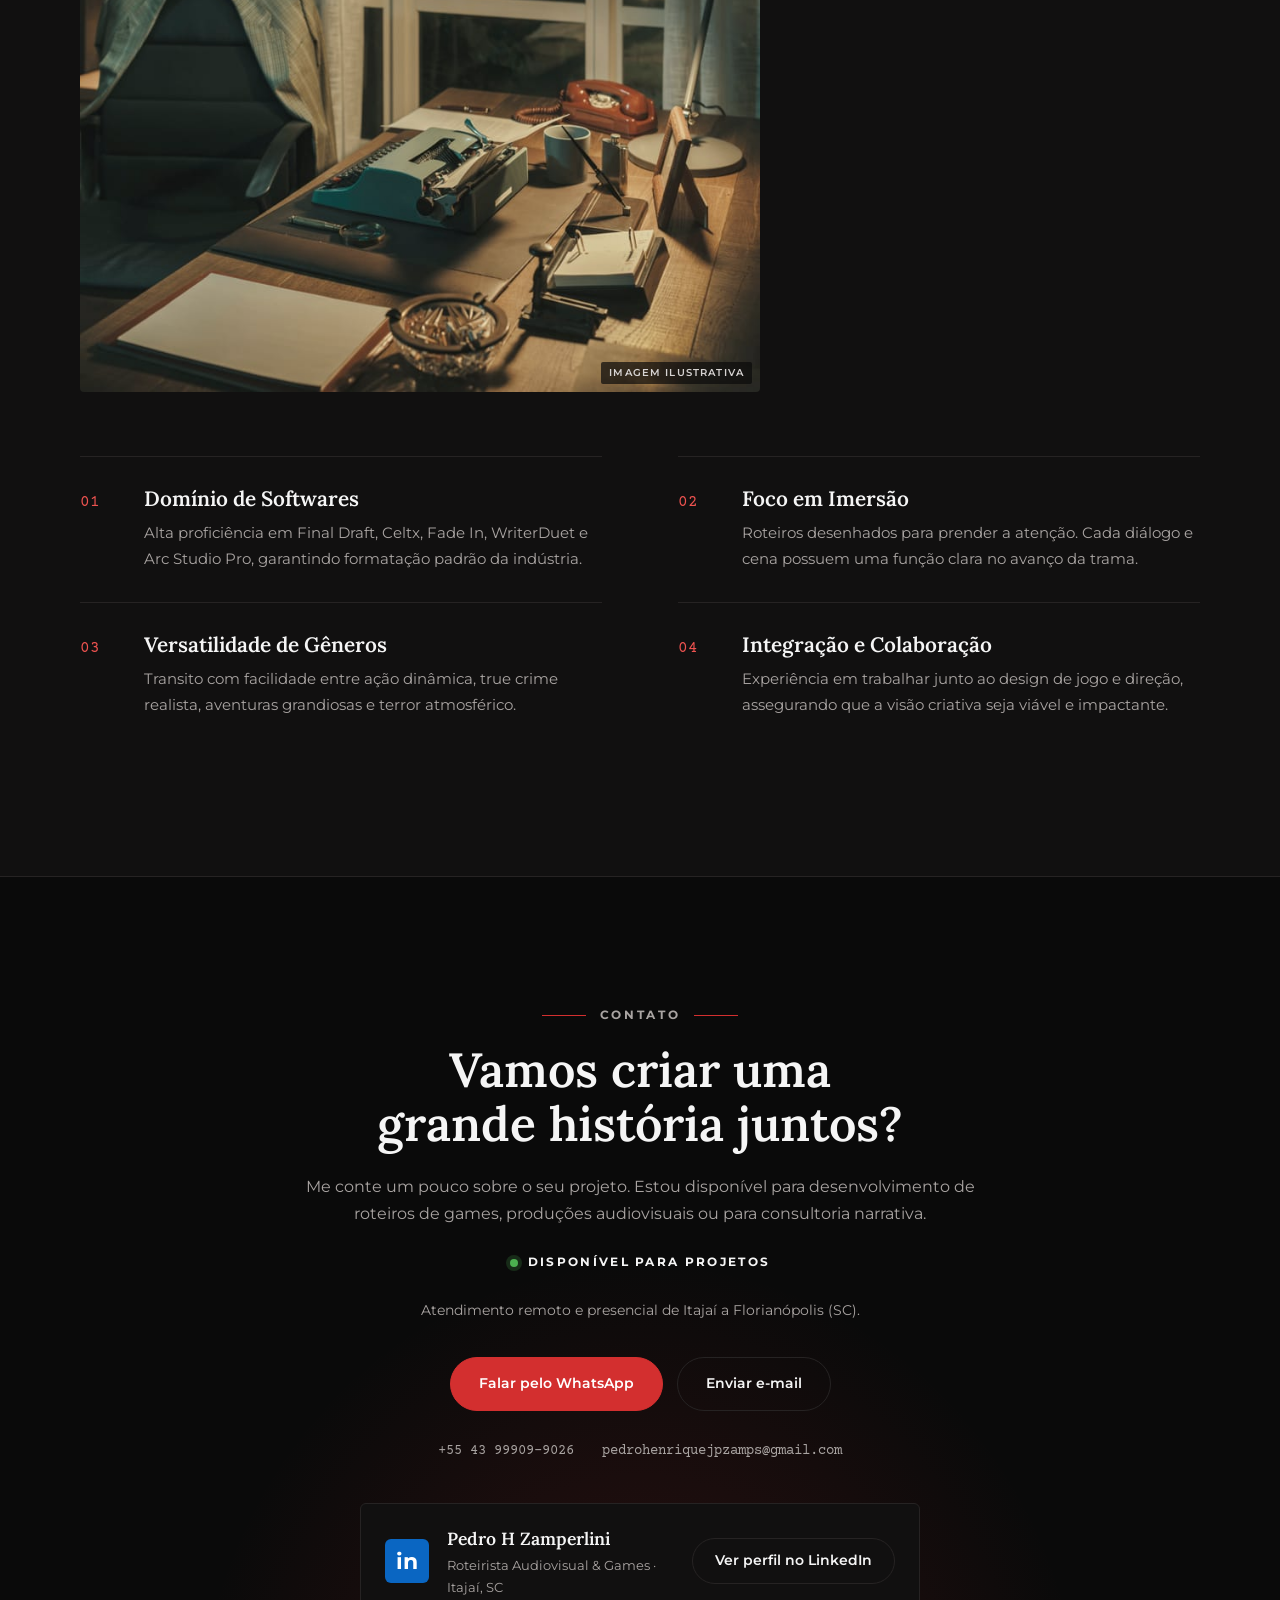
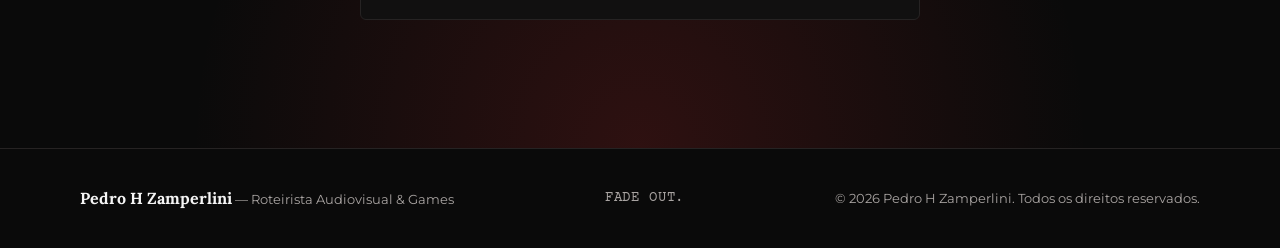
==== commit 7a9ad153: "Adiciona cartão de perfil do LinkedIn (link ainda sem destino) Co-Authored-By: Claude Opus 5.5 <nore" ====
--- a/index.html
+++ b/index.html
@@ -307,6 +307,16 @@
           <a href="tel:+5543999099026">+55 43 99909-9026</a>
           <a href="mailto:pedrohenriquejpzamps@gmail.com">pedrohenriquejpzamps@gmail.com</a>
         </address>
+        <!-- LinkedIn: link ainda sem destino. Para ativar, adicione href="https://www.linkedin.com/in/SEU-PERFIL" target="_blank" rel="noopener me" no <a> abaixo
+             e inclua a mesma URL em "sameAs" no JSON-LD do <head>. -->
+        <div class="perfil">
+          <span class="perfil__logo" aria-hidden="true">in</span>
+          <div class="perfil__txt">
+            <p class="perfil__nome">Pedro H Zamperlini</p>
+            <p>Roteirista Audiovisual &amp; Games · Itajaí, SC</p>
+          </div>
+          <a class="btn btn--p" role="link" tabindex="0">Ver perfil no LinkedIn</a>
+        </div>
       </div>
     </section>
   </main>
--- a/styles.css
+++ b/styles.css
@@ -261,3 +261,11 @@
 
 @media (max-width: 860px) { .traj { grid-template-columns: 1fr; } }
 @media (max-width: 520px) { .creditos { grid-template-columns: 1fr 1fr; } .creditos li:last-child { grid-column: 1 / -1; } }
+
+/* cartão de perfil do LinkedIn */
+.perfil { display: flex; flex-wrap: wrap; align-items: center; gap: 16px 18px; margin: 40px auto 0; padding: 20px 24px; max-width: 560px; text-align: left; background: var(--fundo-alt); border: 1px solid var(--linha); border-radius: 6px; }
+.perfil__logo { flex: none; width: 44px; height: 44px; display: grid; place-items: center; background: #0a66c2; border-radius: 6px; color: #fff; font: 700 1.4rem/1 var(--sans); }
+.perfil__txt { flex: 1 1 200px; }
+.perfil__txt p { margin: 0; font-size: .82rem; }
+.perfil .perfil__nome { font-family: var(--serif); font-size: 1.1rem; font-weight: 600; color: var(--texto); }
+.perfil .btn { cursor: pointer; }
